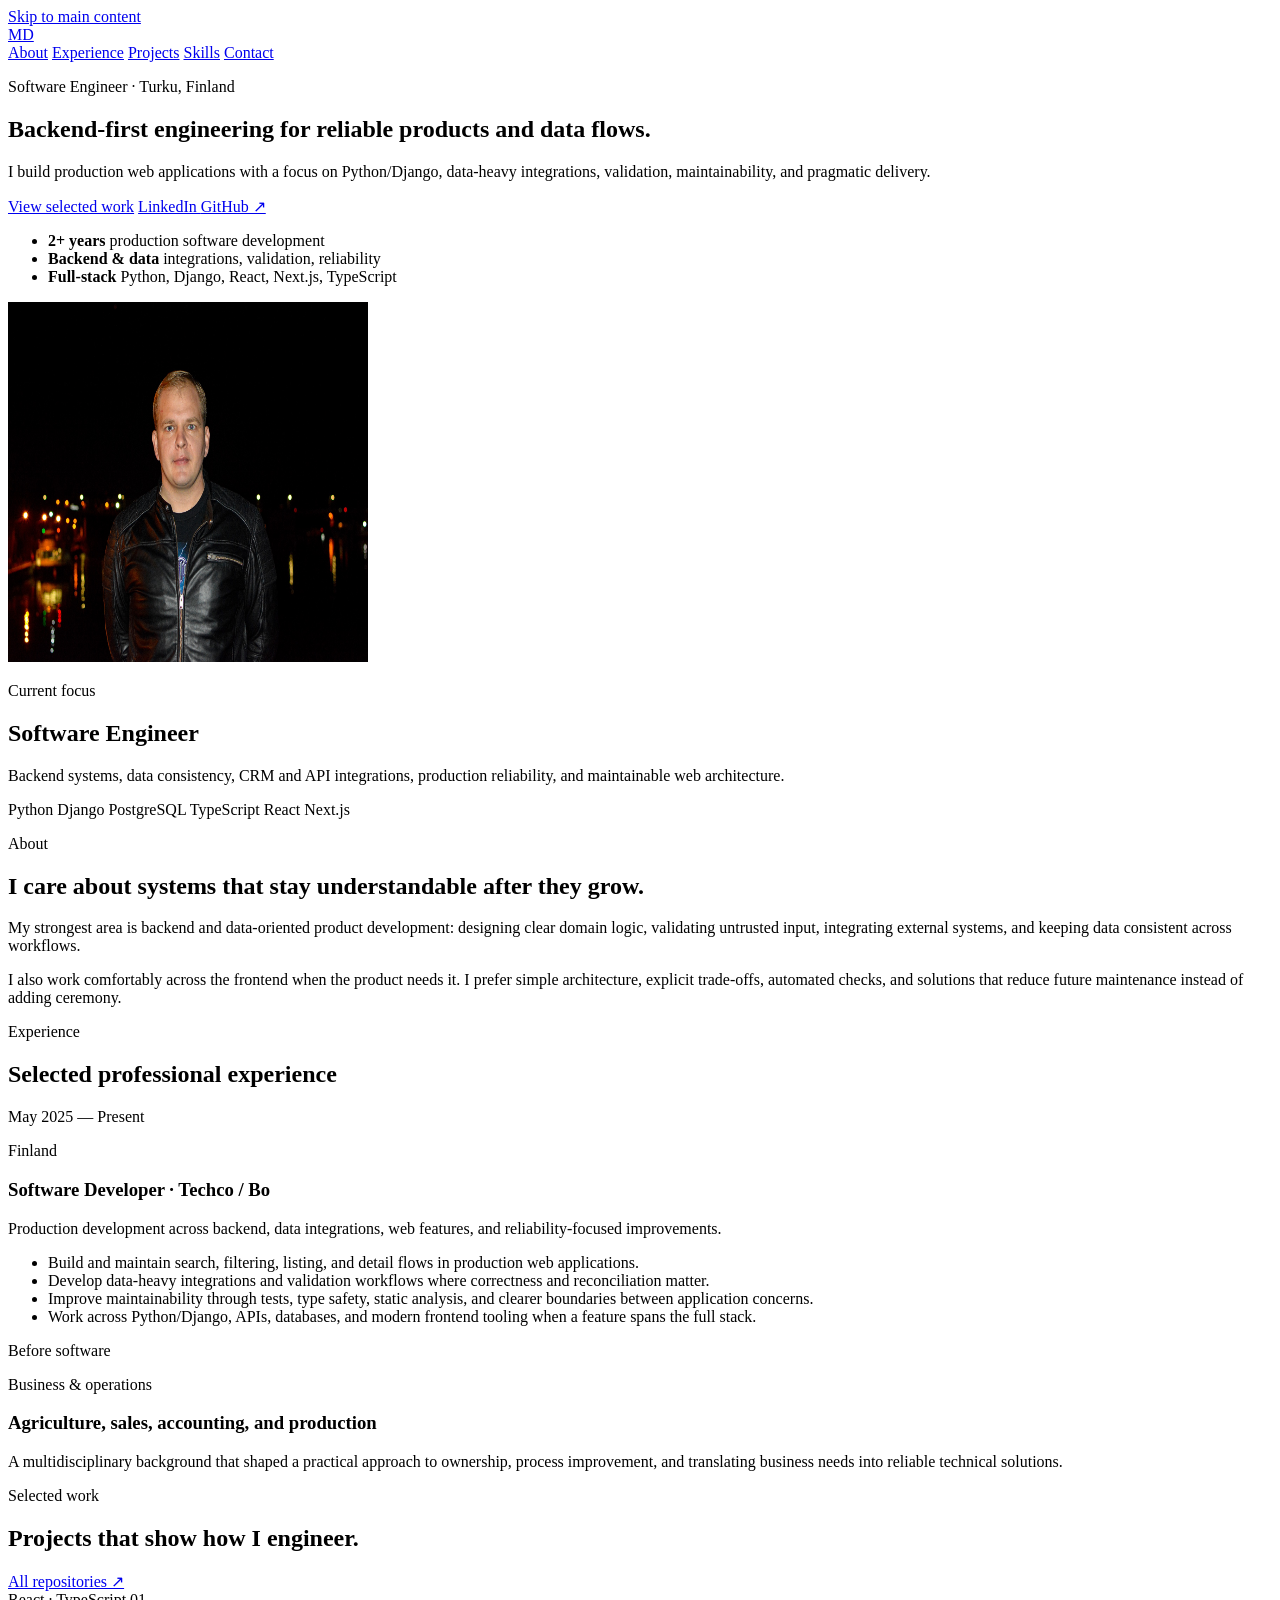
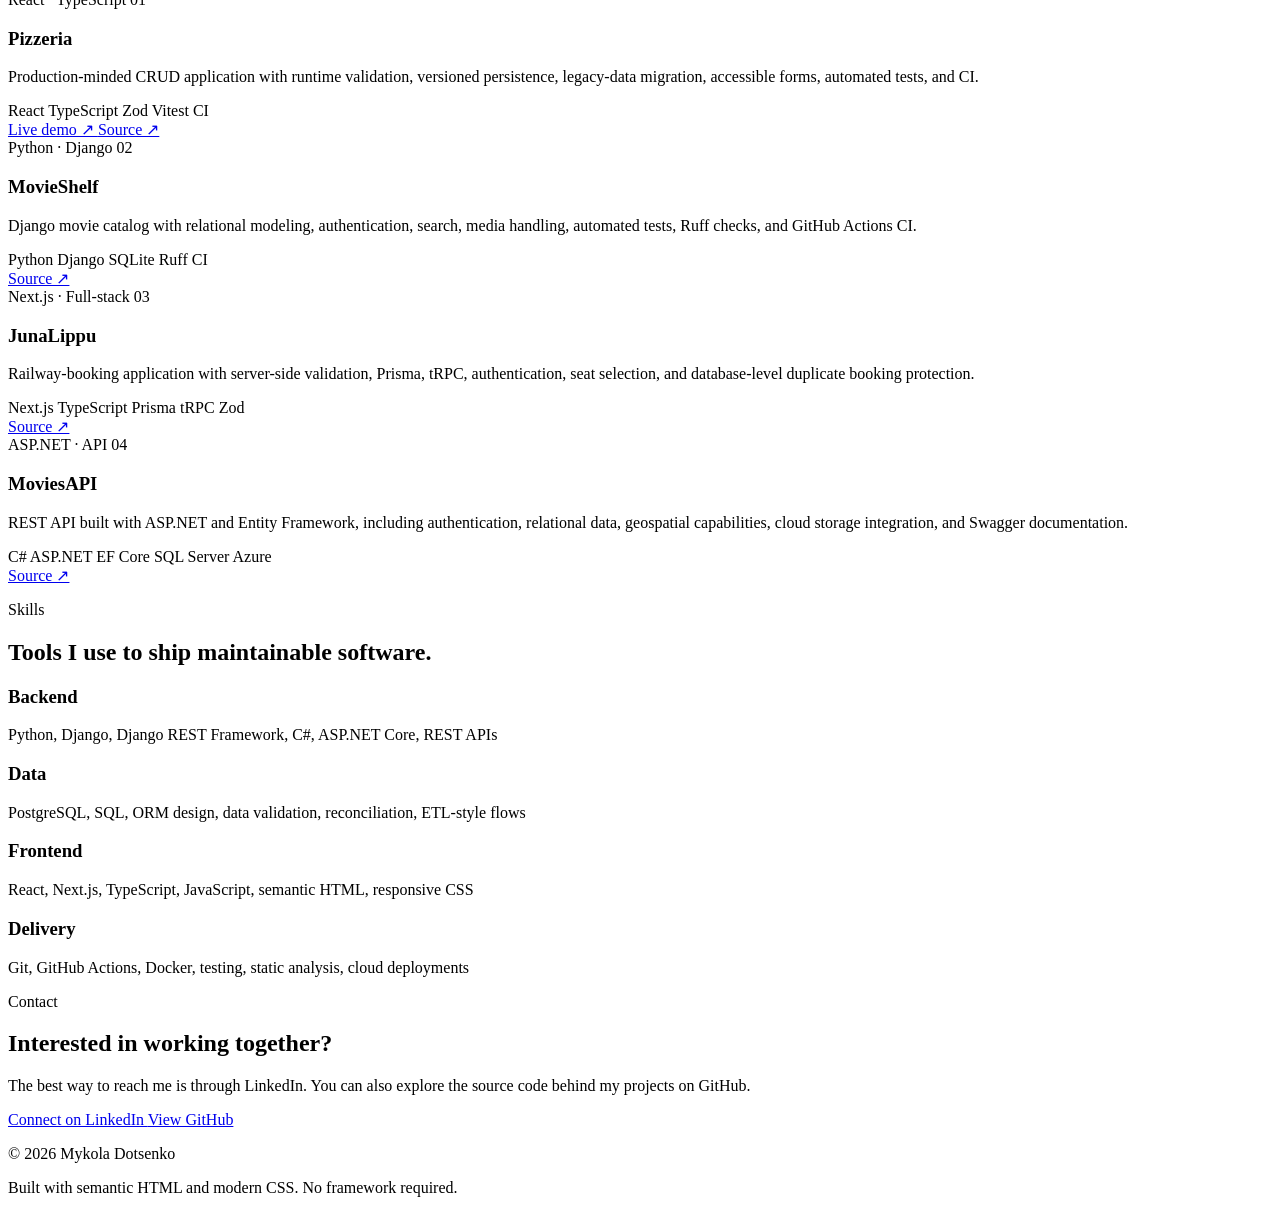
==== index.html @ 231b113e "Modernize CV landing page" ====
<!doctype html>
<html lang="en">
  <head>
    <meta charset="UTF-8" />
    <meta name="viewport" content="width=device-width, initial-scale=1" />
    <meta
      name="description"
      content="Mykola Dotsenko — Software Engineer focused on Python/Django, backend systems, data integrations, and modern web products."
    />
    <meta name="theme-color" content="#0f172a" />
    <title>Mykola Dotsenko — Software Engineer</title>
    <link rel="stylesheet" href="styles.css" />
  </head>
  <body>
    <a class="skip-link" href="#main">Skip to main content</a>

    <header class="site-header">
      <div class="container nav-shell">
        <a class="brand" href="#top" aria-label="Mykola Dotsenko home">MD</a>

        <nav class="primary-nav" aria-label="Primary navigation">
          <a href="#about">About</a>
          <a href="#experience">Experience</a>
          <a href="#projects">Projects</a>
          <a href="#skills">Skills</a>
          <a class="button button-small" href="#contact">Contact</a>
        </nav>
      </div>
    </header>

    <main id="main">
      <section class="hero" id="top">
        <div class="container hero-grid">
          <div class="hero-copy">
            <p class="eyebrow">Software Engineer · Turku, Finland</p>
            <h1>Backend-first engineering for reliable products and data flows.</h1>
            <p class="lede">
              I build production web applications with a focus on Python/Django,
              data-heavy integrations, validation, maintainability, and pragmatic delivery.
            </p>

            <div class="hero-actions" aria-label="Primary actions">
              <a class="button" href="#projects">View selected work</a>
              <a
                class="button button-secondary"
                href="https://www.linkedin.com/in/mykola-dotsenko/"
                target="_blank"
                rel="noreferrer"
              >
                LinkedIn
              </a>
              <a
                class="text-link"
                href="https://github.com/MykolaDotsenko"
                target="_blank"
                rel="noreferrer"
              >
                GitHub ↗
              </a>
            </div>

            <ul class="quick-facts" aria-label="Professional highlights">
              <li>
                <strong>2+ years</strong>
                <span>production software development</span>
              </li>
              <li>
                <strong>Backend & data</strong>
                <span>integrations, validation, reliability</span>
              </li>
              <li>
                <strong>Full-stack</strong>
                <span>Python, Django, React, Next.js, TypeScript</span>
              </li>
            </ul>
          </div>

          <aside class="profile-card" aria-label="Profile summary">
            <img
              class="avatar"
              src="avatar.jpg"
              alt="Portrait of Mykola Dotsenko"
              width="360"
              height="360"
            />

            <div>
              <p class="profile-label">Current focus</p>
              <h2>Software Engineer</h2>
              <p>
                Backend systems, data consistency, CRM and API integrations,
                production reliability, and maintainable web architecture.
              </p>
            </div>

            <div class="tag-list" aria-label="Core technologies">
              <span>Python</span>
              <span>Django</span>
              <span>PostgreSQL</span>
              <span>TypeScript</span>
              <span>React</span>
              <span>Next.js</span>
            </div>
          </aside>
        </div>
      </section>

      <section class="section" id="about">
        <div class="container section-grid">
          <div>
            <p class="section-kicker">About</p>
            <h2>I care about systems that stay understandable after they grow.</h2>
          </div>

          <div class="prose">
            <p>
              My strongest area is backend and data-oriented product development:
              designing clear domain logic, validating untrusted input, integrating
              external systems, and keeping data consistent across workflows.
            </p>
            <p>
              I also work comfortably across the frontend when the product needs it.
              I prefer simple architecture, explicit trade-offs, automated checks,
              and solutions that reduce future maintenance instead of adding ceremony.
            </p>
          </div>
        </div>
      </section>

      <section class="section section-muted" id="experience">
        <div class="container">
          <div class="section-heading">
            <div>
              <p class="section-kicker">Experience</p>
              <h2>Selected professional experience</h2>
            </div>
          </div>

          <article class="timeline-card">
            <div class="timeline-meta">
              <p class="timeline-date">May 2025 — Present</p>
              <p>Finland</p>
            </div>

            <div>
              <h3>Software Developer · Techco / Bo</h3>
              <p class="timeline-summary">
                Production development across backend, data integrations, web features,
                and reliability-focused improvements.
              </p>
              <ul class="bullet-list">
                <li>
                  Build and maintain search, filtering, listing, and detail flows in
                  production web applications.
                </li>
                <li>
                  Develop data-heavy integrations and validation workflows where
                  correctness and reconciliation matter.
                </li>
                <li>
                  Improve maintainability through tests, type safety, static analysis,
                  and clearer boundaries between application concerns.
                </li>
                <li>
                  Work across Python/Django, APIs, databases, and modern frontend tooling
                  when a feature spans the full stack.
                </li>
              </ul>
            </div>
          </article>

          <article class="timeline-card timeline-card-secondary">
            <div class="timeline-meta">
              <p class="timeline-date">Before software</p>
              <p>Business & operations</p>
            </div>

            <div>
              <h3>Agriculture, sales, accounting, and production</h3>
              <p class="timeline-summary">
                A multidisciplinary background that shaped a practical approach to
                ownership, process improvement, and translating business needs into
                reliable technical solutions.
              </p>
            </div>
          </article>
        </div>
      </section>

      <section class="section" id="projects">
        <div class="container">
          <div class="section-heading">
            <div>
              <p class="section-kicker">Selected work</p>
              <h2>Projects that show how I engineer.</h2>
            </div>
            <a
              class="text-link"
              href="https://github.com/MykolaDotsenko"
              target="_blank"
              rel="noreferrer"
            >
              All repositories ↗
            </a>
          </div>

          <div class="project-grid">
            <article class="project-card">
              <div class="project-card-topline">
                <span class="project-type">React · TypeScript</span>
                <span aria-hidden="true">01</span>
              </div>
              <h3>Pizzeria</h3>
              <p>
                Production-minded CRUD application with runtime validation, versioned
                persistence, legacy-data migration, accessible forms, automated tests,
                and CI.
              </p>
              <div class="tag-list">
                <span>React</span>
                <span>TypeScript</span>
                <span>Zod</span>
                <span>Vitest</span>
                <span>CI</span>
              </div>
              <div class="project-links">
                <a
                  href="https://pizza-react-typescript.vercel.app"
                  target="_blank"
                  rel="noreferrer"
                >
                  Live demo ↗
                </a>
                <a
                  href="https://github.com/MykolaDotsenko/Pizzeria-React-Typescript-Project"
                  target="_blank"
                  rel="noreferrer"
                >
                  Source ↗
                </a>
              </div>
            </article>

            <article class="project-card">
              <div class="project-card-topline">
                <span class="project-type">Python · Django</span>
                <span aria-hidden="true">02</span>
              </div>
              <h3>MovieShelf</h3>
              <p>
                Django movie catalog with relational modeling, authentication, search,
                media handling, automated tests, Ruff checks, and GitHub Actions CI.
              </p>
              <div class="tag-list">
                <span>Python</span>
                <span>Django</span>
                <span>SQLite</span>
                <span>Ruff</span>
                <span>CI</span>
              </div>
              <div class="project-links">
                <a
                  href="https://github.com/MykolaDotsenko/DjangoMovieProject"
                  target="_blank"
                  rel="noreferrer"
                >
                  Source ↗
                </a>
              </div>
            </article>

            <article class="project-card">
              <div class="project-card-topline">
                <span class="project-type">Next.js · Full-stack</span>
                <span aria-hidden="true">03</span>
              </div>
              <h3>JunaLippu</h3>
              <p>
                Railway-booking application with server-side validation, Prisma,
                tRPC, authentication, seat selection, and database-level duplicate
                booking protection.
              </p>
              <div class="tag-list">
                <span>Next.js</span>
                <span>TypeScript</span>
                <span>Prisma</span>
                <span>tRPC</span>
                <span>Zod</span>
              </div>
              <div class="project-links">
                <a
                  href="https://github.com/MykolaDotsenko/JunaLippu"
                  target="_blank"
                  rel="noreferrer"
                >
                  Source ↗
                </a>
              </div>
            </article>

            <article class="project-card">
              <div class="project-card-topline">
                <span class="project-type">ASP.NET · API</span>
                <span aria-hidden="true">04</span>
              </div>
              <h3>MoviesAPI</h3>
              <p>
                REST API built with ASP.NET and Entity Framework, including
                authentication, relational data, geospatial capabilities, cloud
                storage integration, and Swagger documentation.
              </p>
              <div class="tag-list">
                <span>C#</span>
                <span>ASP.NET</span>
                <span>EF Core</span>
                <span>SQL Server</span>
                <span>Azure</span>
              </div>
              <div class="project-links">
                <a
                  href="https://github.com/MykolaDotsenko/MoviesAPI"
                  target="_blank"
                  rel="noreferrer"
                >
                  Source ↗
                </a>
              </div>
            </article>
          </div>
        </div>
      </section>

      <section class="section section-muted" id="skills">
        <div class="container">
          <div class="section-heading">
            <div>
              <p class="section-kicker">Skills</p>
              <h2>Tools I use to ship maintainable software.</h2>
            </div>
          </div>

          <div class="skill-grid">
            <article class="skill-card">
              <h3>Backend</h3>
              <p>Python, Django, Django REST Framework, C#, ASP.NET Core, REST APIs</p>
            </article>
            <article class="skill-card">
              <h3>Data</h3>
              <p>PostgreSQL, SQL, ORM design, data validation, reconciliation, ETL-style flows</p>
            </article>
            <article class="skill-card">
              <h3>Frontend</h3>
              <p>React, Next.js, TypeScript, JavaScript, semantic HTML, responsive CSS</p>
            </article>
            <article class="skill-card">
              <h3>Delivery</h3>
              <p>Git, GitHub Actions, Docker, testing, static analysis, cloud deployments</p>
            </article>
          </div>
        </div>
      </section>

      <section class="section contact-section" id="contact">
        <div class="container contact-card">
          <div>
            <p class="section-kicker">Contact</p>
            <h2>Interested in working together?</h2>
            <p>
              The best way to reach me is through LinkedIn. You can also explore the
              source code behind my projects on GitHub.
            </p>
          </div>

          <div class="contact-actions">
            <a
              class="button"
              href="https://www.linkedin.com/in/mykola-dotsenko/"
              target="_blank"
              rel="noreferrer"
            >
              Connect on LinkedIn
            </a>
            <a
              class="button button-secondary"
              href="https://github.com/MykolaDotsenko"
              target="_blank"
              rel="noreferrer"
            >
              View GitHub
            </a>
          </div>
        </div>
      </section>
    </main>

    <footer class="site-footer">
      <div class="container footer-shell">
        <p>© 2026 Mykola Dotsenko</p>
        <p>Built with semantic HTML and modern CSS. No framework required.</p>
      </div>
    </footer>
  </body>
</html>
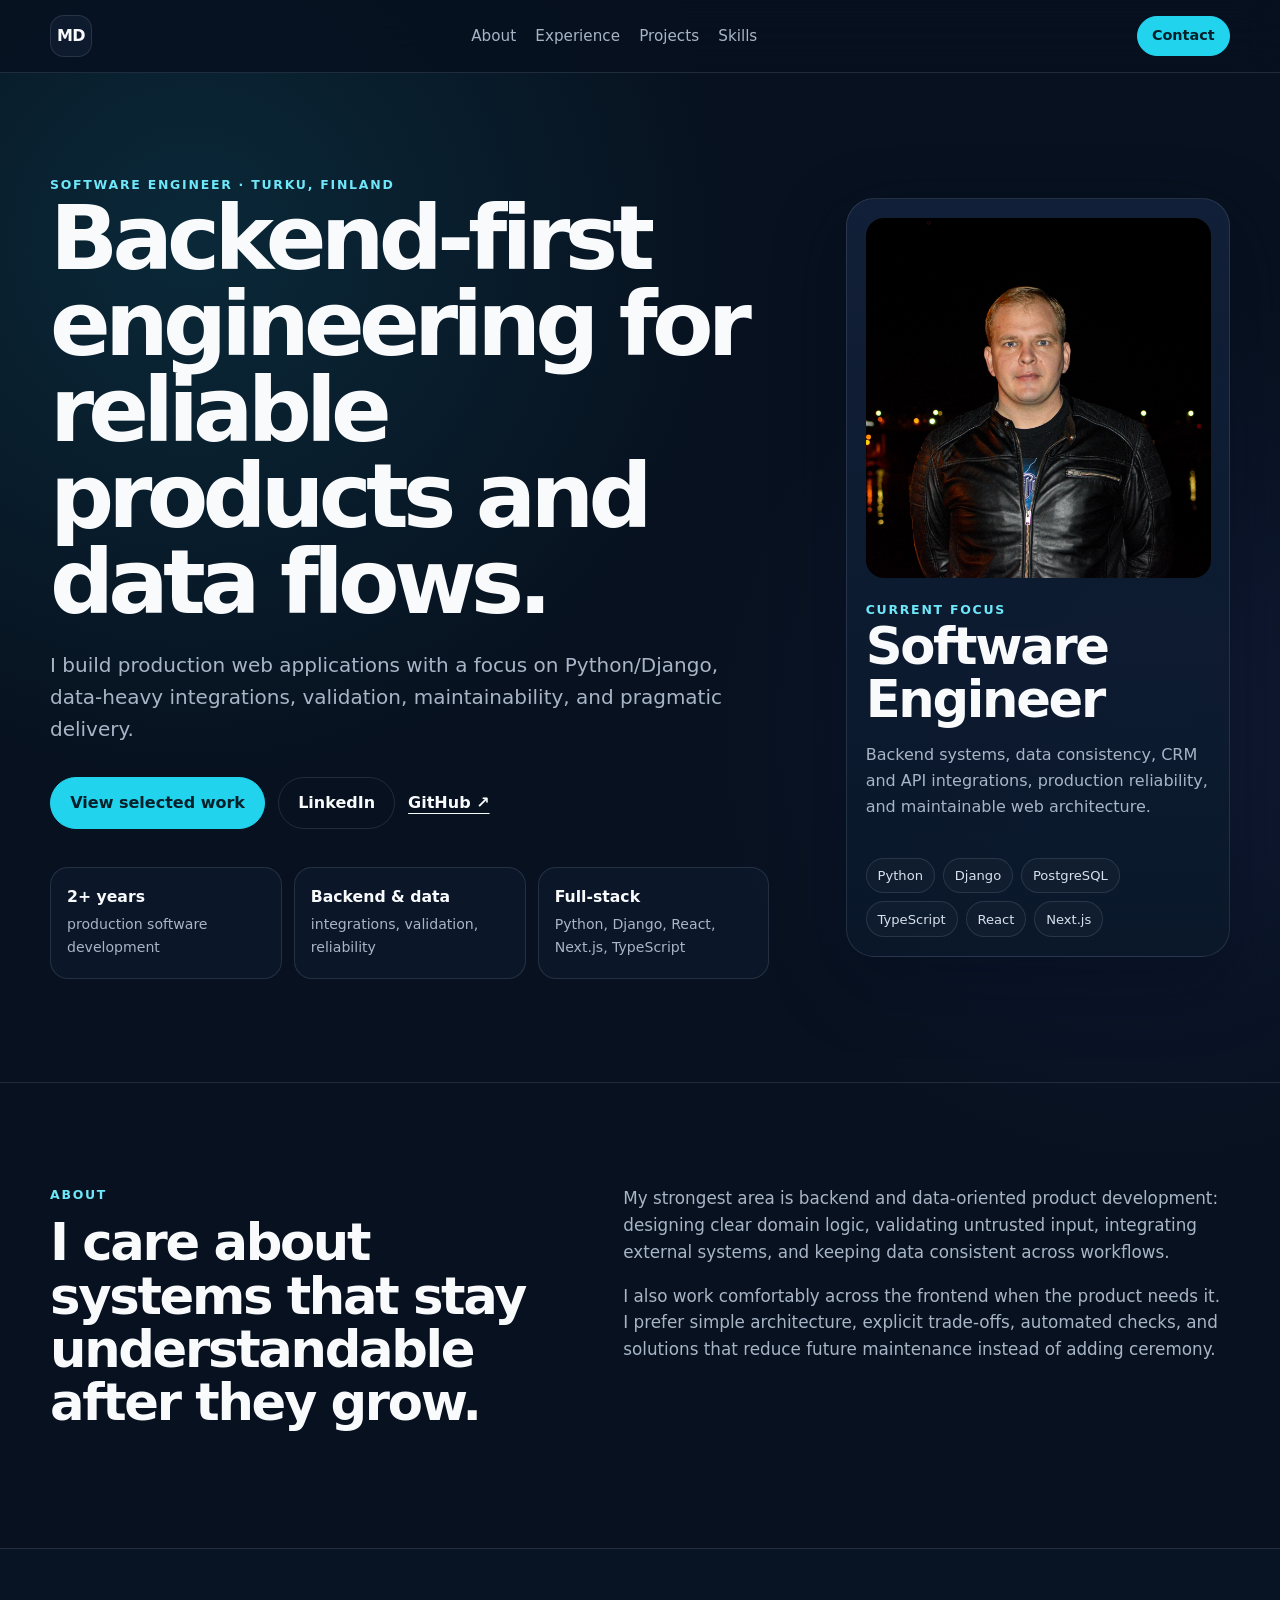
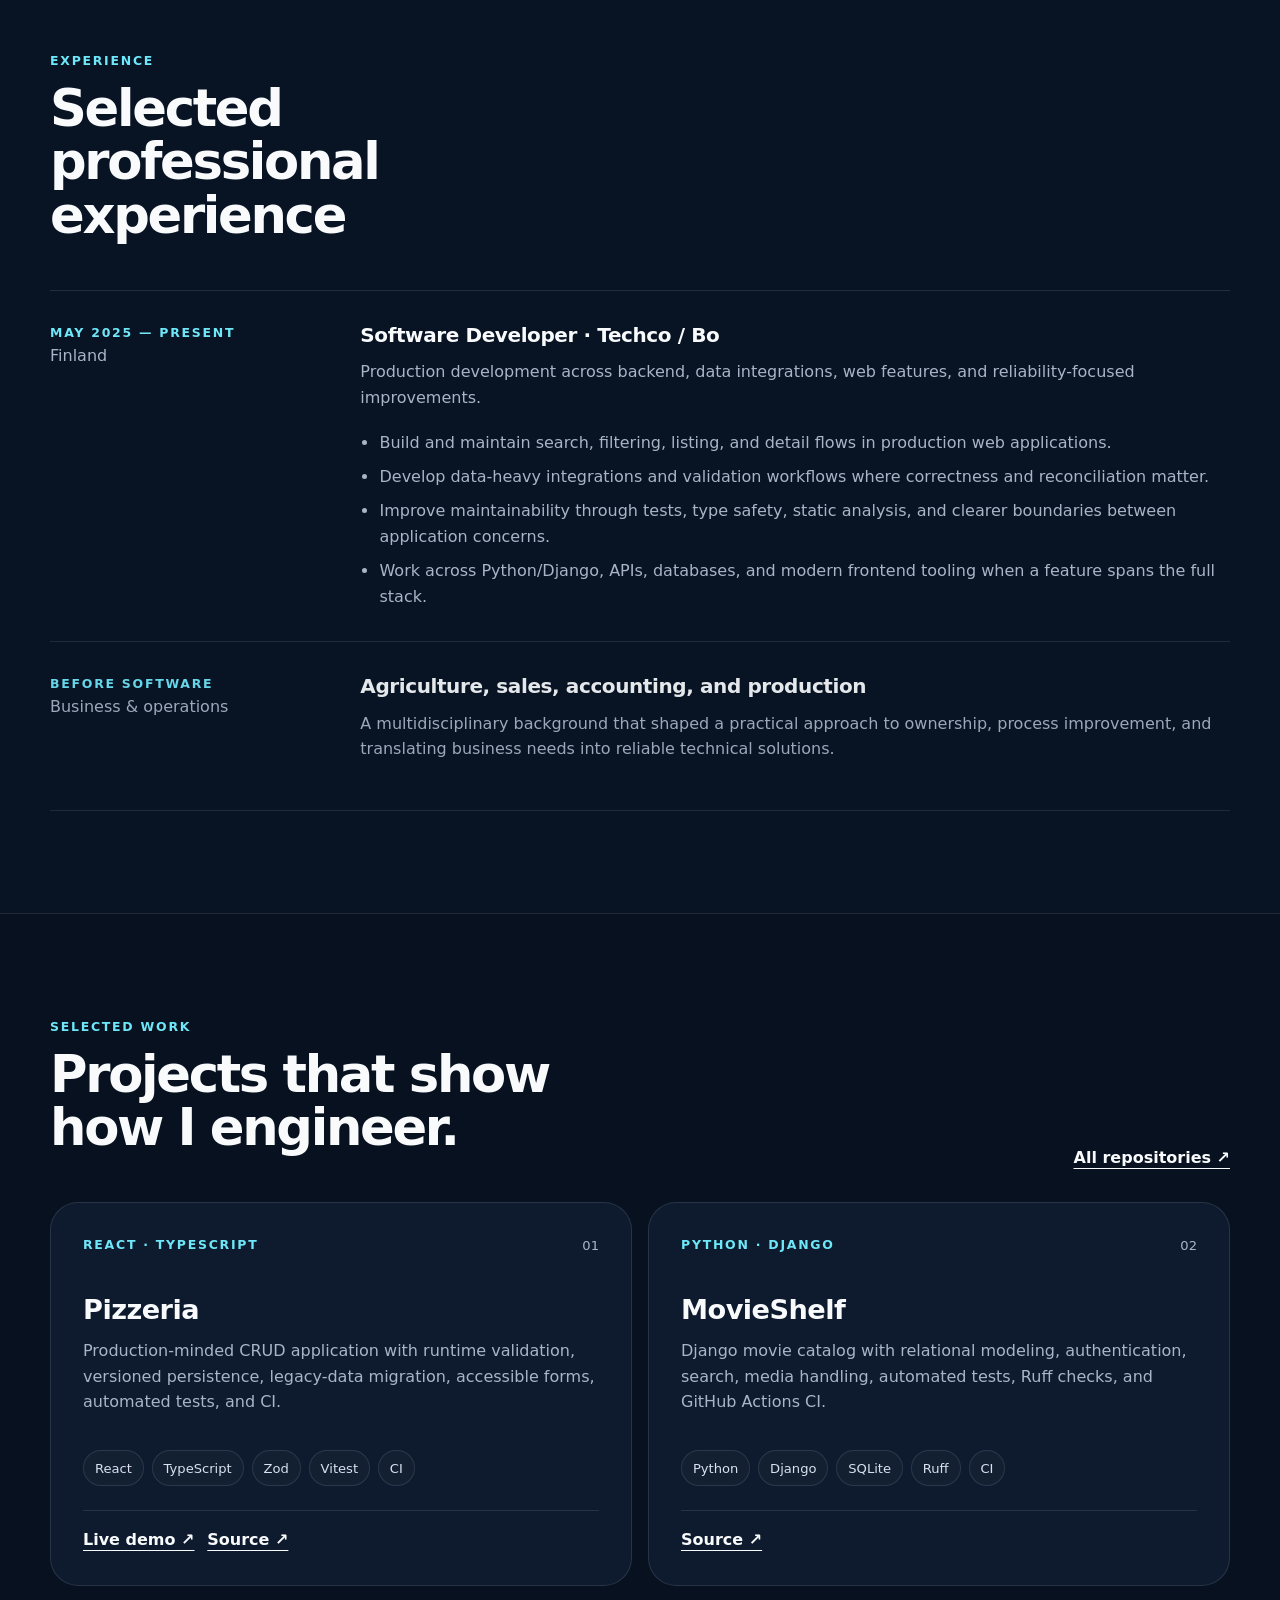
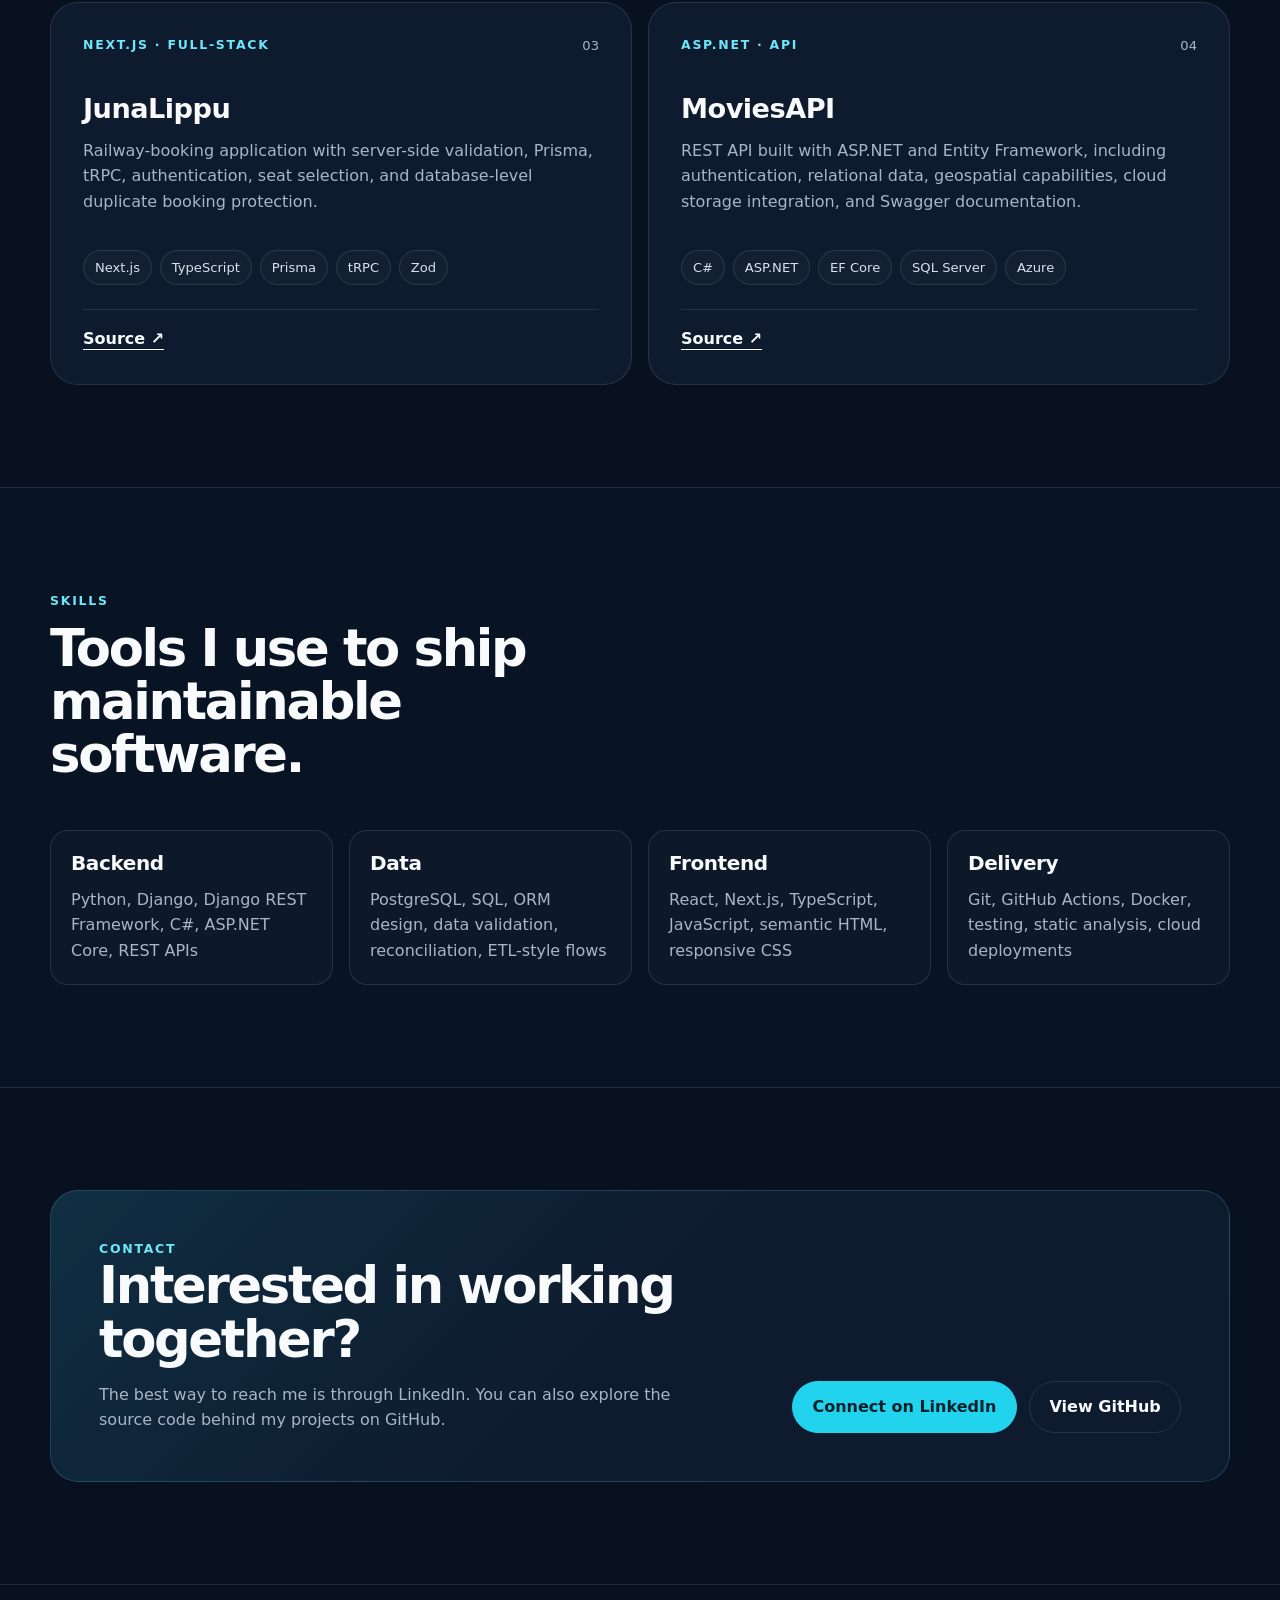
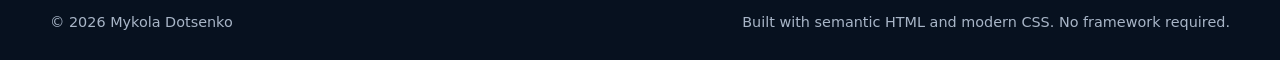
==== commit f407ff5d: "Polish responsive navigation and metadata" ====
--- a/index.html
+++ b/index.html
@@ -3,14 +3,42 @@
   <head>
     <meta charset="UTF-8" />
     <meta name="viewport" content="width=device-width, initial-scale=1" />
+
+    <title>Mykola Dotsenko — Software Engineer</title>
     <meta
       name="description"
-      content="Mykola Dotsenko — Software Engineer focused on Python/Django, backend systems, data integrations, and modern web products."
+      content="Mykola Dotsenko — Software Engineer focused on Python/Django, backend systems, data integrations, and reliable web products."
     />
-    <meta name="theme-color" content="#0f172a" />
-    <title>Mykola Dotsenko — Software Engineer</title>
+    <meta name="robots" content="index, follow" />
+    <meta name="theme-color" content="#07111f" />
+    <link rel="canonical" href="https://mykoladotsenko.github.io/CV-test/" />
+
+    <meta property="og:type" content="website" />
+    <meta property="og:title" content="Mykola Dotsenko — Software Engineer" />
+    <meta
+      property="og:description"
+      content="Backend-first software engineering for reliable products and data flows."
+    />
+    <meta property="og:url" content="https://mykoladotsenko.github.io/CV-test/" />
+    <meta
+      property="og:image"
+      content="https://mykoladotsenko.github.io/CV-test/avatar.jpg"
+    />
+
+    <meta name="twitter:card" content="summary" />
+    <meta name="twitter:title" content="Mykola Dotsenko — Software Engineer" />
+    <meta
+      name="twitter:description"
+      content="Backend-first software engineering for reliable products and data flows."
+    />
+    <meta
+      name="twitter:image"
+      content="https://mykoladotsenko.github.io/CV-test/avatar.jpg"
+    />
+
     <link rel="stylesheet" href="styles.css" />
   </head>
+
   <body>
     <a class="skip-link" href="#main">Skip to main content</a>
 
@@ -23,8 +51,9 @@
           <a href="#experience">Experience</a>
           <a href="#projects">Projects</a>
           <a href="#skills">Skills</a>
-          <a class="button button-small" href="#contact">Contact</a>
         </nav>
+
+        <a class="button button-small header-contact" href="#contact">Contact</a>
       </div>
     </header>
 
@@ -33,7 +62,12 @@
         <div class="container hero-grid">
           <div class="hero-copy">
             <p class="eyebrow">Software Engineer · Turku, Finland</p>
-            <h1>Backend-first engineering for reliable products and data flows.</h1>
+
+            <h1>
+              Backend-first engineering for reliable products
+              <span class="accent-text">and data flows.</span>
+            </h1>
+
             <p class="lede">
               I build production web applications with a focus on Python/Django,
               data-heavy integrations, validation, maintainability, and pragmatic delivery.
--- a/styles.css
+++ b/styles.css
@@ -0,0 +1,553 @@
+:root {
+  color-scheme: dark;
+  --bg: #07111f;
+  --bg-elevated: #0b1729;
+  --surface: rgba(17, 31, 52, 0.78);
+  --surface-strong: #122039;
+  --text: #f8fafc;
+  --text-muted: #a8b5c7;
+  --border: rgba(148, 163, 184, 0.18);
+  --accent: #6ee7f9;
+  --accent-strong: #22d3ee;
+  --accent-soft: rgba(34, 211, 238, 0.12);
+  --max-width: 1180px;
+  --radius-lg: 28px;
+  --radius-md: 18px;
+  --shadow: 0 24px 70px rgba(2, 8, 23, 0.34);
+}
+
+* {
+  box-sizing: border-box;
+}
+
+html {
+  scroll-behavior: smooth;
+}
+
+body {
+  margin: 0;
+  min-width: 320px;
+  background:
+    radial-gradient(circle at 15% 5%, rgba(34, 211, 238, 0.12), transparent 34rem),
+    radial-gradient(circle at 90% 15%, rgba(99, 102, 241, 0.1), transparent 28rem),
+    var(--bg);
+  color: var(--text);
+  font-family:
+    Inter, ui-sans-serif, system-ui, -apple-system, BlinkMacSystemFont, "Segoe UI",
+    sans-serif;
+  line-height: 1.6;
+  -webkit-font-smoothing: antialiased;
+}
+
+img {
+  display: block;
+  max-width: 100%;
+}
+
+a {
+  color: inherit;
+}
+
+button,
+a {
+  -webkit-tap-highlight-color: transparent;
+}
+
+:focus-visible {
+  outline: 3px solid var(--accent);
+  outline-offset: 4px;
+}
+
+.container {
+  width: min(calc(100% - 2rem), var(--max-width));
+  margin-inline: auto;
+}
+
+.skip-link {
+  position: fixed;
+  top: 1rem;
+  left: 1rem;
+  z-index: 1000;
+  transform: translateY(-200%);
+  border-radius: 999px;
+  background: var(--text);
+  color: var(--bg);
+  padding: 0.7rem 1rem;
+  font-weight: 700;
+  text-decoration: none;
+}
+
+.skip-link:focus {
+  transform: translateY(0);
+}
+
+.site-header {
+  position: sticky;
+  top: 0;
+  z-index: 100;
+  border-bottom: 1px solid var(--border);
+  background: rgba(7, 17, 31, 0.82);
+  backdrop-filter: blur(18px);
+}
+
+.nav-shell,
+.footer-shell {
+  display: flex;
+  align-items: center;
+  justify-content: space-between;
+  gap: 1.25rem;
+}
+
+.nav-shell {
+  min-height: 72px;
+}
+
+.brand {
+  display: inline-grid;
+  width: 42px;
+  height: 42px;
+  place-items: center;
+  border: 1px solid var(--border);
+  border-radius: 14px;
+  background: var(--surface);
+  font-weight: 800;
+  letter-spacing: -0.04em;
+  text-decoration: none;
+}
+
+.primary-nav {
+  display: flex;
+  align-items: center;
+  gap: 1.2rem;
+}
+
+.primary-nav > a:not(.button) {
+  color: var(--text-muted);
+  font-size: 0.95rem;
+  text-decoration: none;
+}
+
+.primary-nav > a:not(.button):hover {
+  color: var(--text);
+}
+
+.hero {
+  padding: clamp(4rem, 8vw, 7.5rem) 0 clamp(4rem, 8vw, 7rem);
+}
+
+.hero-grid {
+  display: grid;
+  grid-template-columns: minmax(0, 1.5fr) minmax(280px, 0.8fr);
+  gap: clamp(2rem, 6vw, 5rem);
+  align-items: center;
+}
+
+.eyebrow,
+.section-kicker,
+.profile-label,
+.project-type,
+.timeline-date {
+  margin: 0;
+  color: var(--accent);
+  font-size: 0.78rem;
+  font-weight: 800;
+  letter-spacing: 0.14em;
+  text-transform: uppercase;
+}
+
+h1,
+h2,
+h3,
+p {
+  margin-top: 0;
+}
+
+h1 {
+  max-width: 14ch;
+  margin-bottom: 1.5rem;
+  font-size: clamp(3rem, 7vw, 6.2rem);
+  line-height: 0.96;
+  letter-spacing: -0.065em;
+}
+
+h2 {
+  margin-bottom: 1rem;
+  font-size: clamp(2rem, 4vw, 3.45rem);
+  line-height: 1.04;
+  letter-spacing: -0.045em;
+}
+
+h3 {
+  margin-bottom: 0.7rem;
+  font-size: 1.25rem;
+  line-height: 1.25;
+  letter-spacing: -0.02em;
+}
+
+.lede {
+  max-width: 62ch;
+  margin-bottom: 2rem;
+  color: var(--text-muted);
+  font-size: clamp(1.05rem, 1.6vw, 1.25rem);
+}
+
+.hero-actions,
+.contact-actions,
+.project-links {
+  display: flex;
+  flex-wrap: wrap;
+  align-items: center;
+  gap: 0.8rem;
+}
+
+.button {
+  display: inline-flex;
+  min-height: 48px;
+  align-items: center;
+  justify-content: center;
+  border: 1px solid var(--accent-strong);
+  border-radius: 999px;
+  background: var(--accent-strong);
+  color: #04202a;
+  padding: 0.75rem 1.2rem;
+  font-weight: 800;
+  text-decoration: none;
+  transition:
+    transform 160ms ease,
+    background-color 160ms ease,
+    border-color 160ms ease;
+}
+
+.button:hover {
+  transform: translateY(-2px);
+  background: var(--accent);
+  border-color: var(--accent);
+}
+
+.button-secondary {
+  border-color: var(--border);
+  background: transparent;
+  color: var(--text);
+}
+
+.button-secondary:hover {
+  background: var(--surface);
+  border-color: rgba(148, 163, 184, 0.4);
+}
+
+.button-small {
+  min-height: 38px;
+  padding: 0.48rem 0.9rem;
+  font-size: 0.9rem;
+}
+
+.text-link,
+.project-links a {
+  color: var(--text);
+  font-weight: 700;
+  text-decoration-thickness: 1px;
+  text-underline-offset: 0.3em;
+}
+
+.quick-facts {
+  display: grid;
+  grid-template-columns: repeat(3, minmax(0, 1fr));
+  gap: 0.75rem;
+  margin: 2.4rem 0 0;
+  padding: 0;
+  list-style: none;
+}
+
+.quick-facts li {
+  min-height: 112px;
+  border: 1px solid var(--border);
+  border-radius: var(--radius-md);
+  background: rgba(15, 30, 50, 0.54);
+  padding: 1rem;
+}
+
+.quick-facts strong,
+.quick-facts span {
+  display: block;
+}
+
+.quick-facts strong {
+  margin-bottom: 0.25rem;
+  font-size: 0.98rem;
+}
+
+.quick-facts span {
+  color: var(--text-muted);
+  font-size: 0.88rem;
+}
+
+.profile-card {
+  display: grid;
+  gap: 1.4rem;
+  border: 1px solid var(--border);
+  border-radius: var(--radius-lg);
+  background: linear-gradient(180deg, rgba(18, 32, 57, 0.96), rgba(10, 24, 42, 0.9));
+  padding: 1.15rem;
+  box-shadow: var(--shadow);
+}
+
+.profile-card p:not(.profile-label) {
+  color: var(--text-muted);
+}
+
+.avatar {
+  width: 100%;
+  aspect-ratio: 1;
+  border-radius: calc(var(--radius-lg) - 10px);
+  object-fit: cover;
+  object-position: center top;
+}
+
+.tag-list {
+  display: flex;
+  flex-wrap: wrap;
+  gap: 0.5rem;
+}
+
+.tag-list span {
+  border: 1px solid var(--border);
+  border-radius: 999px;
+  background: rgba(255, 255, 255, 0.025);
+  color: #d8e1ed;
+  padding: 0.4rem 0.68rem;
+  font-size: 0.82rem;
+}
+
+.section {
+  padding: clamp(4.5rem, 8vw, 7rem) 0;
+  border-top: 1px solid var(--border);
+}
+
+.section-muted {
+  background: rgba(9, 22, 38, 0.72);
+}
+
+.section-grid {
+  display: grid;
+  grid-template-columns: minmax(0, 0.9fr) minmax(0, 1.1fr);
+  gap: clamp(2rem, 6vw, 5rem);
+}
+
+.section-heading {
+  display: flex;
+  align-items: end;
+  justify-content: space-between;
+  gap: 1.5rem;
+  margin-bottom: 2rem;
+}
+
+.section-heading h2,
+.section-grid h2 {
+  max-width: 16ch;
+  margin-top: 0.7rem;
+}
+
+.prose {
+  max-width: 68ch;
+  color: var(--text-muted);
+  font-size: 1.05rem;
+}
+
+.timeline-card {
+  display: grid;
+  grid-template-columns: minmax(160px, 0.32fr) minmax(0, 1fr);
+  gap: 2rem;
+  border-top: 1px solid var(--border);
+  padding: 2rem 0;
+}
+
+.timeline-card:last-child {
+  border-bottom: 1px solid var(--border);
+}
+
+.timeline-meta p:last-child,
+.timeline-summary,
+.bullet-list {
+  color: var(--text-muted);
+}
+
+.timeline-card-secondary {
+  opacity: 0.92;
+}
+
+.bullet-list {
+  margin: 1.2rem 0 0;
+  padding-left: 1.2rem;
+}
+
+.bullet-list li + li {
+  margin-top: 0.55rem;
+}
+
+.project-grid {
+  display: grid;
+  grid-template-columns: repeat(2, minmax(0, 1fr));
+  gap: 1rem;
+}
+
+.project-card {
+  display: flex;
+  min-height: 360px;
+  flex-direction: column;
+  border: 1px solid var(--border);
+  border-radius: var(--radius-lg);
+  background: var(--surface);
+  padding: clamp(1.4rem, 3vw, 2rem);
+  transition:
+    transform 180ms ease,
+    border-color 180ms ease,
+    background-color 180ms ease;
+}
+
+.project-card:hover {
+  transform: translateY(-4px);
+  border-color: rgba(110, 231, 249, 0.34);
+  background: rgba(19, 35, 58, 0.96);
+}
+
+.project-card-topline {
+  display: flex;
+  justify-content: space-between;
+  margin-bottom: 2.3rem;
+  color: var(--text-muted);
+  font-size: 0.82rem;
+}
+
+.project-card h3 {
+  font-size: 1.7rem;
+}
+
+.project-card > p {
+  flex: 1;
+  color: var(--text-muted);
+}
+
+.project-card .tag-list {
+  margin: 1.2rem 0 1.5rem;
+}
+
+.project-links {
+  border-top: 1px solid var(--border);
+  padding-top: 1rem;
+}
+
+.skill-grid {
+  display: grid;
+  grid-template-columns: repeat(4, minmax(0, 1fr));
+  gap: 1rem;
+}
+
+.skill-card {
+  border: 1px solid var(--border);
+  border-radius: var(--radius-md);
+  background: rgba(255, 255, 255, 0.025);
+  padding: 1.25rem;
+}
+
+.skill-card p {
+  margin-bottom: 0;
+  color: var(--text-muted);
+}
+
+.contact-section {
+  border-top: 1px solid var(--border);
+}
+
+.contact-card {
+  display: grid;
+  grid-template-columns: minmax(0, 1.2fr) auto;
+  gap: 2rem;
+  align-items: end;
+  border: 1px solid rgba(110, 231, 249, 0.18);
+  border-radius: var(--radius-lg);
+  background:
+    linear-gradient(135deg, rgba(34, 211, 238, 0.1), transparent 50%),
+    var(--surface);
+  padding: clamp(1.6rem, 5vw, 3rem);
+}
+
+.contact-card p:not(.section-kicker) {
+  max-width: 58ch;
+  margin-bottom: 0;
+  color: var(--text-muted);
+}
+
+.site-footer {
+  border-top: 1px solid var(--border);
+  color: var(--text-muted);
+  padding: 1.6rem 0;
+  font-size: 0.9rem;
+}
+
+.footer-shell p {
+  margin: 0;
+}
+
+@media (max-width: 900px) {
+  .hero-grid,
+  .section-grid,
+  .contact-card {
+    grid-template-columns: 1fr;
+  }
+
+  .skill-grid {
+    grid-template-columns: repeat(2, minmax(0, 1fr));
+  }
+
+  .profile-card {
+    max-width: 560px;
+  }
+
+  .contact-actions {
+    justify-content: flex-start;
+  }
+}
+
+@media (max-width: 720px) {
+  .primary-nav > a:not(.button) {
+    display: none;
+  }
+
+  .quick-facts,
+  .project-grid,
+  .skill-grid {
+    grid-template-columns: 1fr;
+  }
+
+  .timeline-card {
+    grid-template-columns: 1fr;
+    gap: 0.8rem;
+  }
+
+  .section-heading,
+  .footer-shell {
+    align-items: flex-start;
+    flex-direction: column;
+  }
+
+  .project-card {
+    min-height: auto;
+  }
+
+  h1 {
+    font-size: clamp(3.2rem, 16vw, 5rem);
+  }
+}
+
+@media (prefers-reduced-motion: reduce) {
+  html {
+    scroll-behavior: auto;
+  }
+
+  *,
+  *::before,
+  *::after {
+    scroll-behavior: auto !important;
+    transition-duration: 0.01ms !important;
+  }
+}
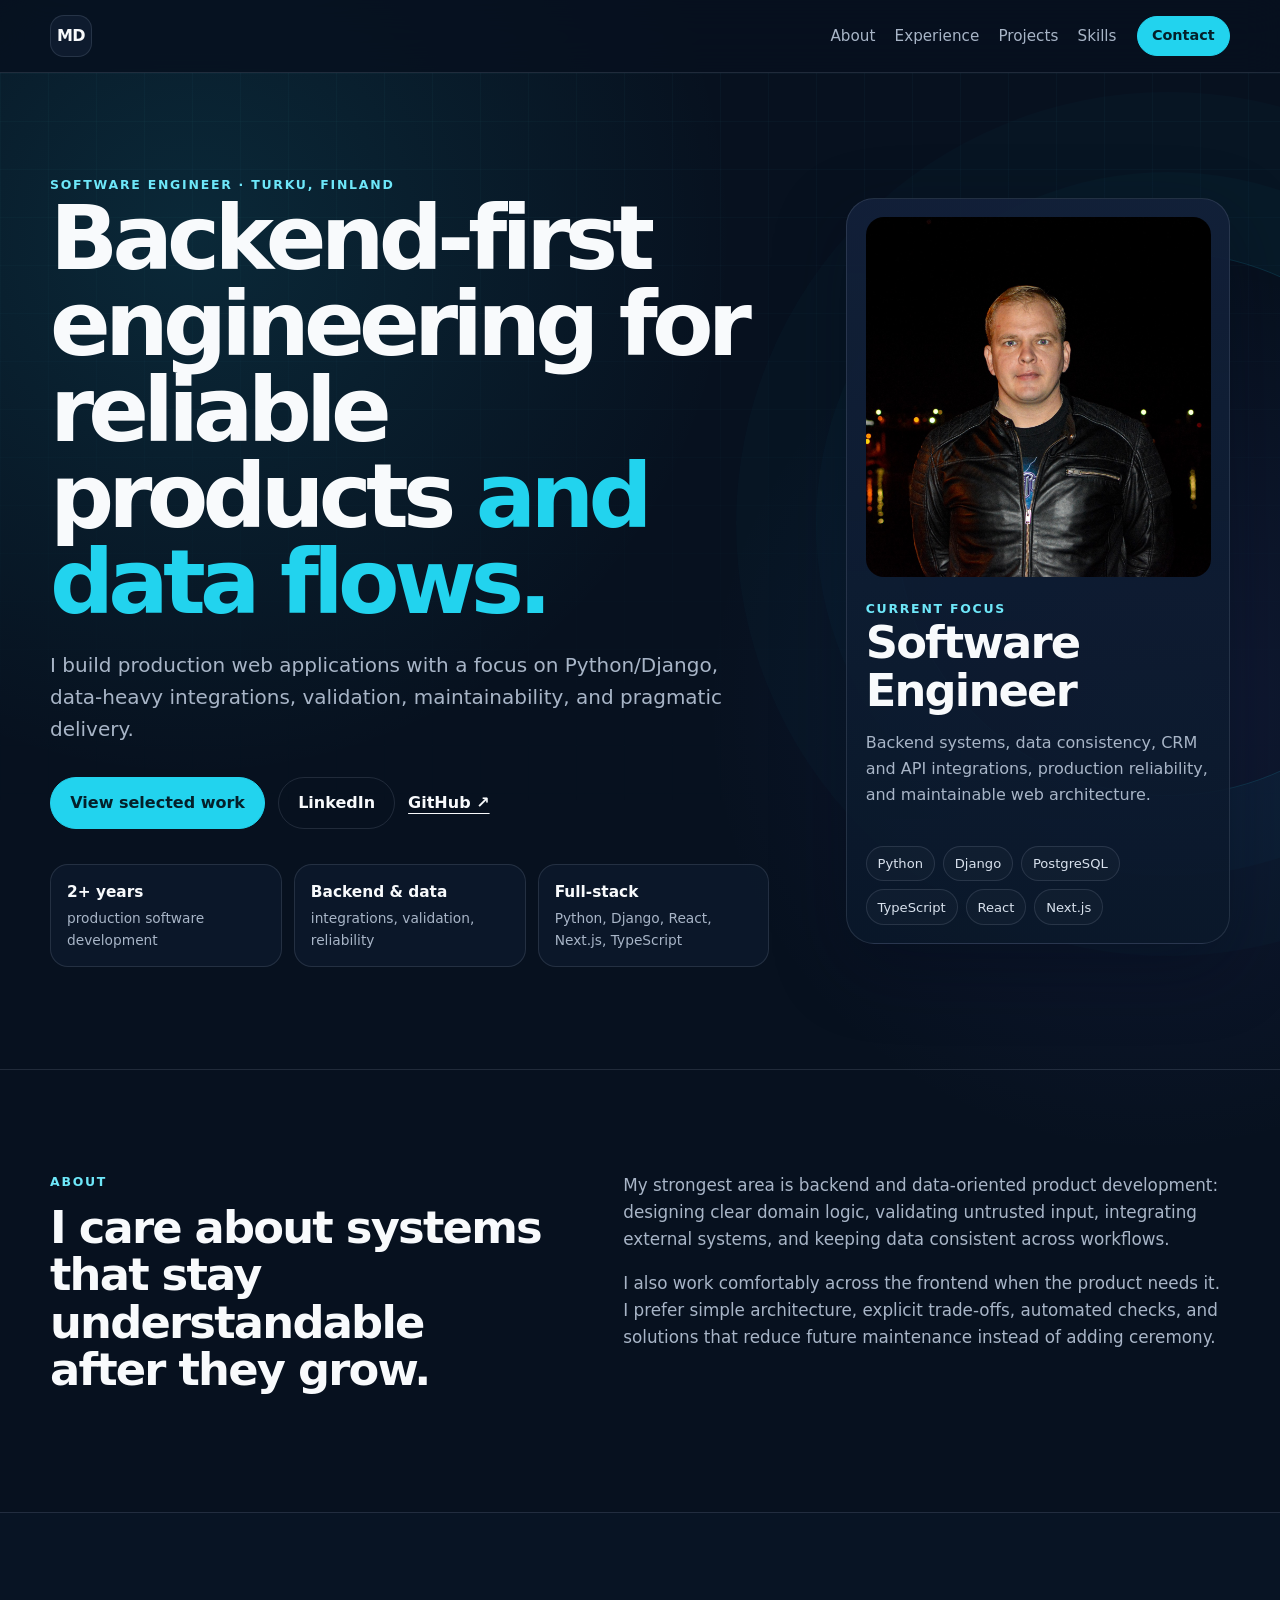
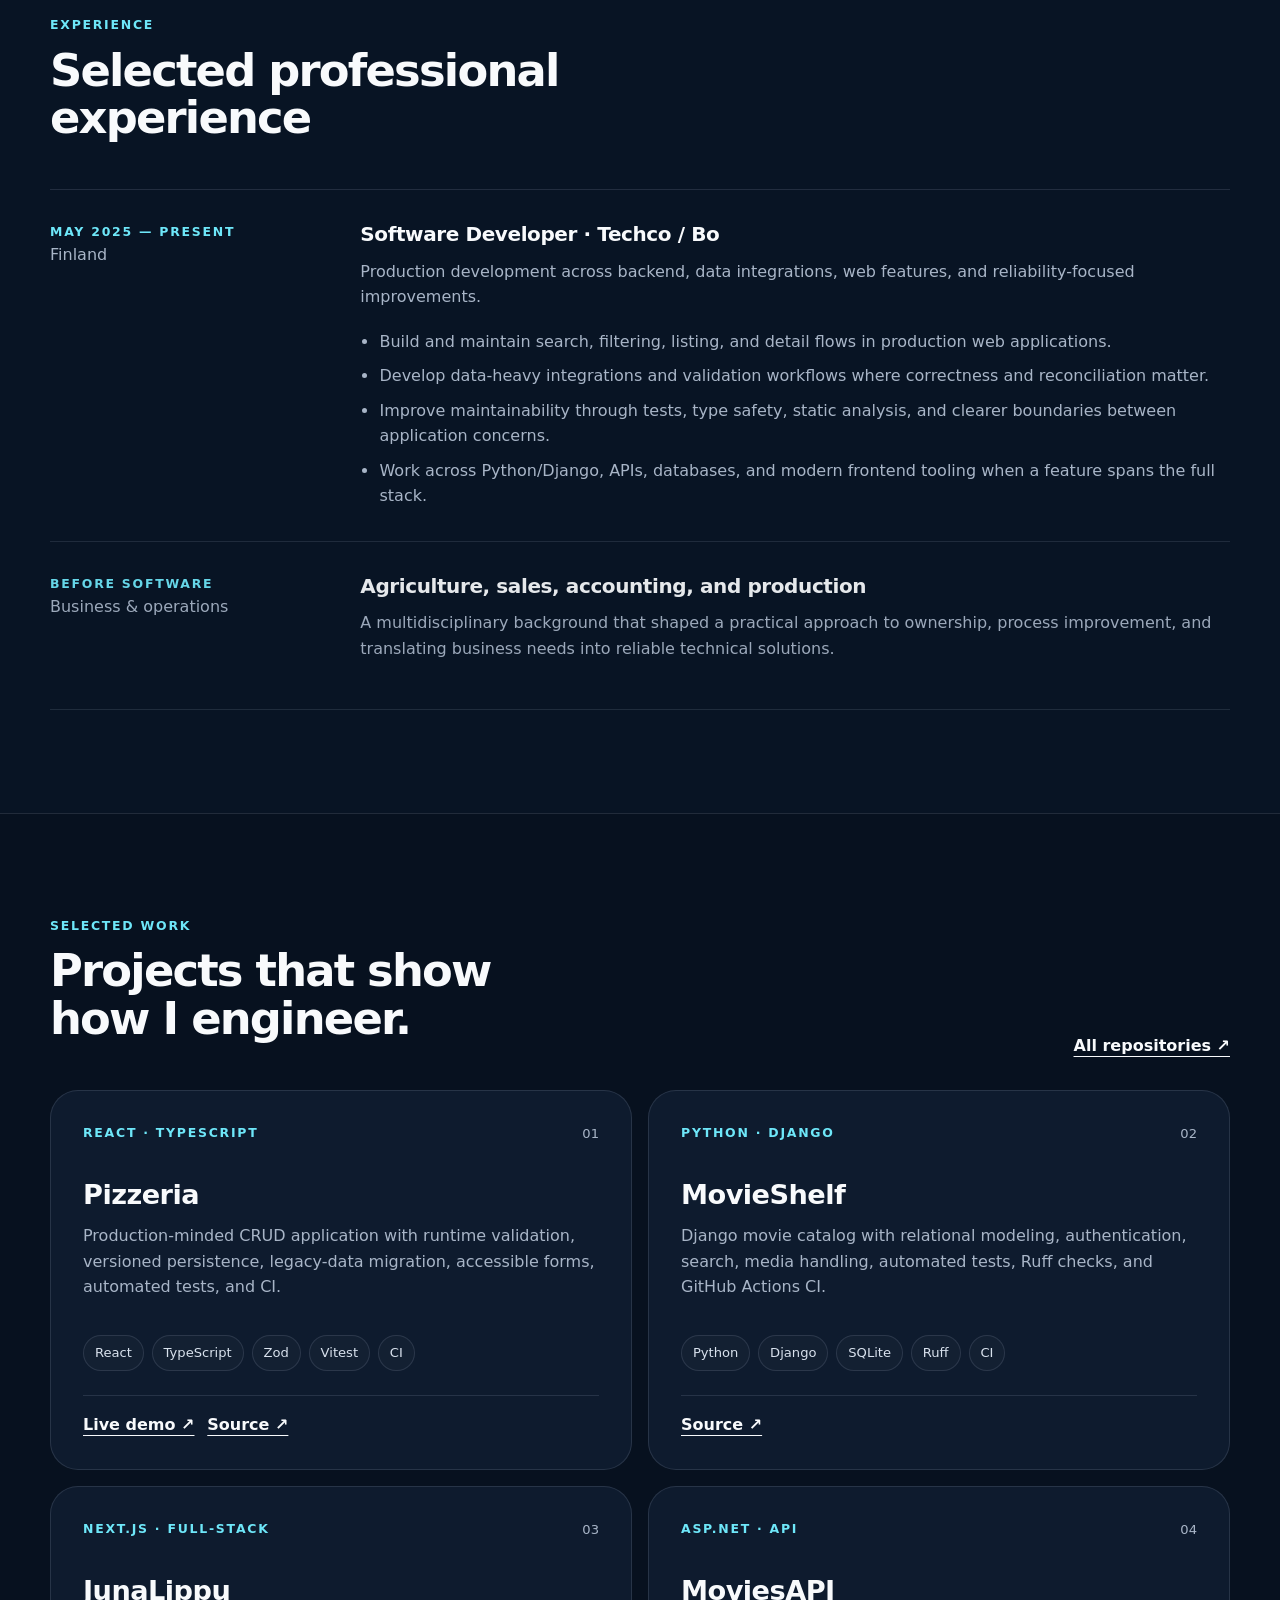
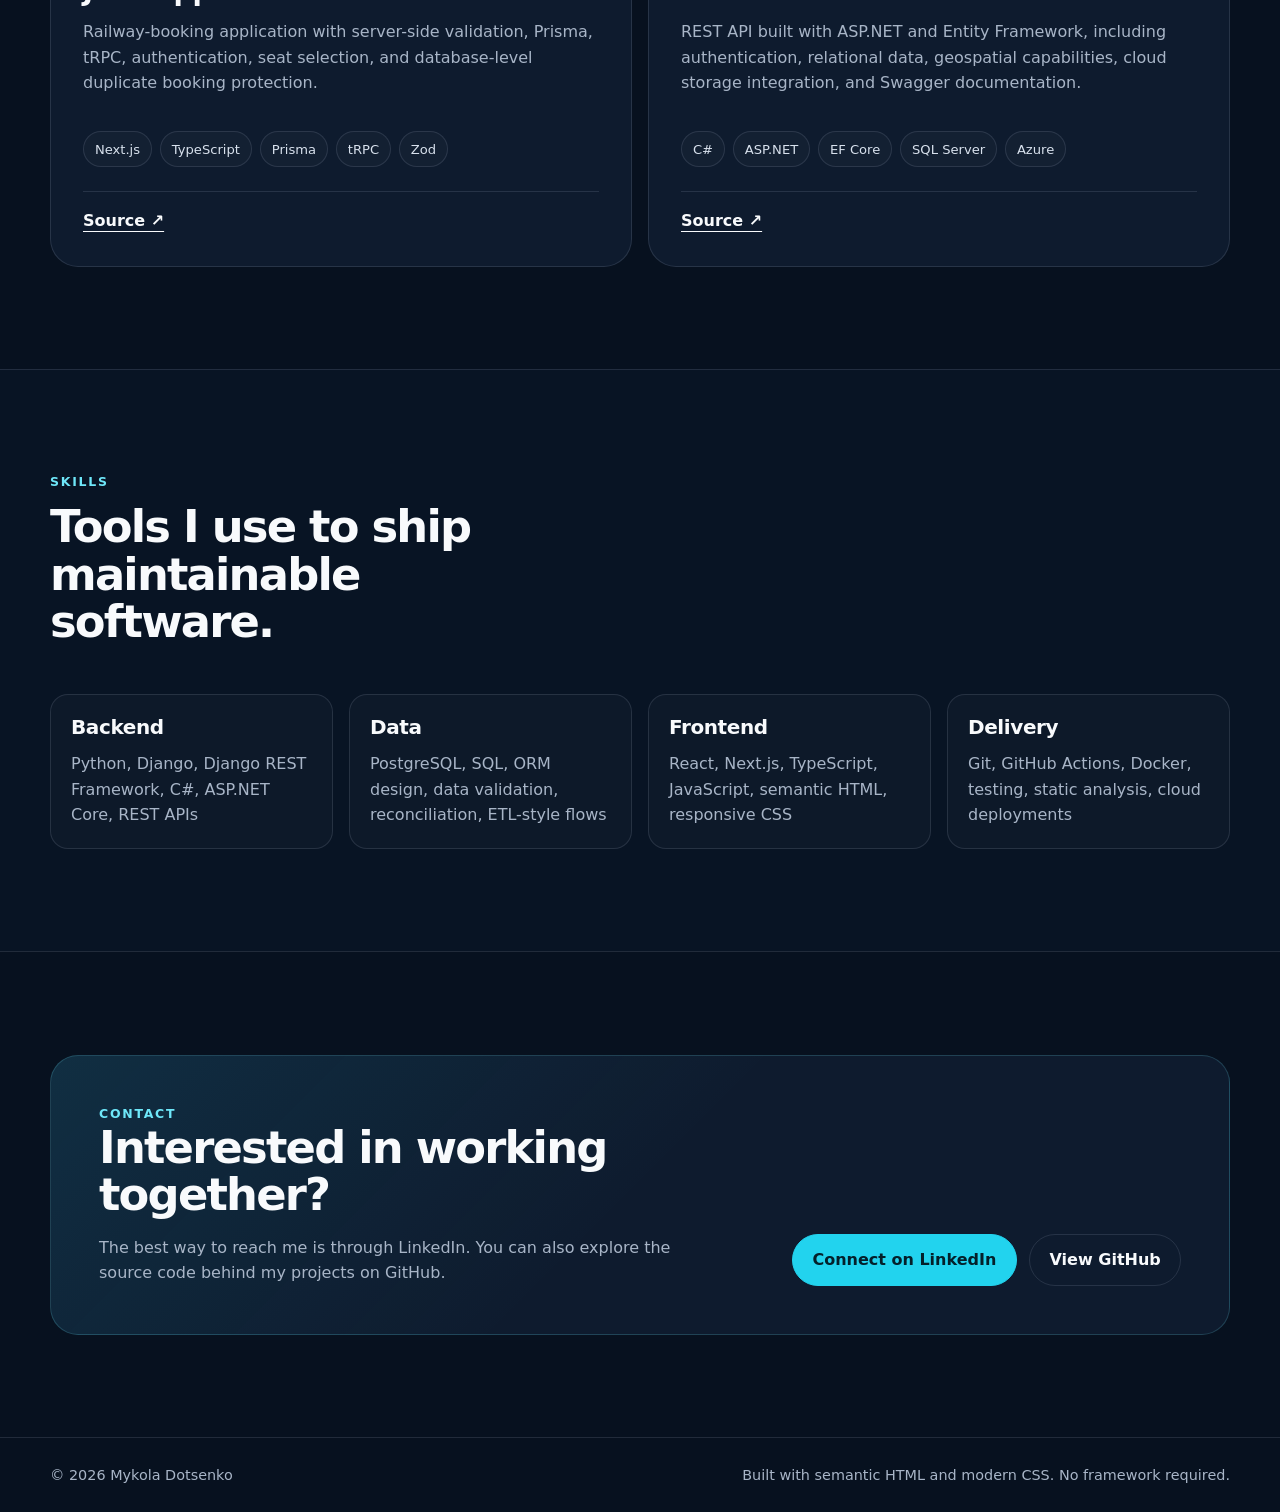
==== commit 4be78b2d: "Tighten accessibility semantics" ====
--- a/index.html
+++ b/index.html
@@ -73,7 +73,7 @@
               data-heavy integrations, validation, maintainability, and pragmatic delivery.
             </p>
 
-            <div class="hero-actions" aria-label="Primary actions">
+            <div class="hero-actions" role="group" aria-label="Primary actions">
               <a class="button" href="#projects">View selected work</a>
               <a
                 class="button button-secondary"
@@ -127,7 +127,7 @@
               </p>
             </div>
 
-            <div class="tag-list" aria-label="Core technologies">
+            <div class="tag-list" role="group" aria-label="Core technologies">
               <span>Python</span>
               <span>Django</span>
               <span>PostgreSQL</span>
--- a/styles.css
+++ b/styles.css
@@ -1,22 +1,35 @@
+/* ==========================================================================
+   Design tokens
+   ========================================================================== */
+
 :root {
   color-scheme: dark;
-  --bg: #07111f;
-  --bg-elevated: #0b1729;
-  --surface: rgba(17, 31, 52, 0.78);
-  --surface-strong: #122039;
-  --text: #f8fafc;
-  --text-muted: #a8b5c7;
-  --border: rgba(148, 163, 184, 0.18);
-  --accent: #6ee7f9;
-  --accent-strong: #22d3ee;
-  --accent-soft: rgba(34, 211, 238, 0.12);
-  --max-width: 1180px;
+
+  --color-bg: #07111f;
+  --color-bg-muted: #091626;
+  --color-surface: rgba(17, 31, 52, 0.78);
+  --color-surface-strong: #122039;
+  --color-text: #f8fafc;
+  --color-text-muted: #a8b5c7;
+  --color-border: rgba(148, 163, 184, 0.18);
+  --color-accent: #6ee7f9;
+  --color-accent-strong: #22d3ee;
+  --color-accent-soft: rgba(34, 211, 238, 0.12);
+
+  --content-width: 1180px;
   --radius-lg: 28px;
   --radius-md: 18px;
-  --shadow: 0 24px 70px rgba(2, 8, 23, 0.34);
-}
-
-* {
+  --shadow-lg: 0 24px 70px rgba(2, 8, 23, 0.34);
+}
+
+
+/* ==========================================================================
+   Base
+   ========================================================================== */
+
+*,
+*::before,
+*::after {
   box-sizing: border-box;
 }
 
@@ -27,11 +40,12 @@
 body {
   margin: 0;
   min-width: 320px;
+  overflow-x: hidden;
   background:
     radial-gradient(circle at 15% 5%, rgba(34, 211, 238, 0.12), transparent 34rem),
     radial-gradient(circle at 90% 15%, rgba(99, 102, 241, 0.1), transparent 28rem),
-    var(--bg);
-  color: var(--text);
+    var(--color-bg);
+  color: var(--color-text);
   font-family:
     Inter, ui-sans-serif, system-ui, -apple-system, BlinkMacSystemFont, "Segoe UI",
     sans-serif;
@@ -48,18 +62,18 @@
   color: inherit;
 }
 
-button,
-a {
+a,
+button {
   -webkit-tap-highlight-color: transparent;
 }
 
 :focus-visible {
-  outline: 3px solid var(--accent);
+  outline: 3px solid var(--color-accent);
   outline-offset: 4px;
 }
 
 .container {
-  width: min(calc(100% - 2rem), var(--max-width));
+  width: min(calc(100% - 2rem), var(--content-width));
   margin-inline: auto;
 }
 
@@ -70,8 +84,8 @@
   z-index: 1000;
   transform: translateY(-200%);
   border-radius: 999px;
-  background: var(--text);
-  color: var(--bg);
+  background: var(--color-text);
+  color: var(--color-bg);
   padding: 0.7rem 1rem;
   font-weight: 700;
   text-decoration: none;
@@ -81,65 +95,42 @@
   transform: translateY(0);
 }
 
-.site-header {
-  position: sticky;
-  top: 0;
-  z-index: 100;
-  border-bottom: 1px solid var(--border);
-  background: rgba(7, 17, 31, 0.82);
-  backdrop-filter: blur(18px);
-}
-
-.nav-shell,
-.footer-shell {
-  display: flex;
-  align-items: center;
-  justify-content: space-between;
-  gap: 1.25rem;
-}
-
-.nav-shell {
-  min-height: 72px;
-}
-
-.brand {
-  display: inline-grid;
-  width: 42px;
-  height: 42px;
-  place-items: center;
-  border: 1px solid var(--border);
-  border-radius: 14px;
-  background: var(--surface);
-  font-weight: 800;
+
+/* ==========================================================================
+   Typography
+   ========================================================================== */
+
+h1,
+h2,
+h3,
+p {
+  margin-top: 0;
+}
+
+h1 {
+  max-width: 14ch;
+  margin-bottom: 1.5rem;
+  font-size: clamp(3rem, 7vw, 6.2rem);
+  line-height: 0.96;
+  letter-spacing: -0.065em;
+}
+
+h2 {
+  margin-bottom: 1rem;
+  font-size: clamp(1.9rem, 3.5vw, 3.15rem);
+  line-height: 1.06;
   letter-spacing: -0.04em;
-  text-decoration: none;
-}
-
-.primary-nav {
-  display: flex;
-  align-items: center;
-  gap: 1.2rem;
-}
-
-.primary-nav > a:not(.button) {
-  color: var(--text-muted);
-  font-size: 0.95rem;
-  text-decoration: none;
-}
-
-.primary-nav > a:not(.button):hover {
-  color: var(--text);
-}
-
-.hero {
-  padding: clamp(4rem, 8vw, 7.5rem) 0 clamp(4rem, 8vw, 7rem);
-}
-
-.hero-grid {
-  display: grid;
-  grid-template-columns: minmax(0, 1.5fr) minmax(280px, 0.8fr);
-  gap: clamp(2rem, 6vw, 5rem);
-  align-items: center;
+}
+
+h3 {
+  margin-bottom: 0.7rem;
+  font-size: 1.25rem;
+  line-height: 1.25;
+  letter-spacing: -0.02em;
+}
+
+.accent-text {
+  color: var(--color-accent-strong);
 }
 
 .eyebrow,
@@ -148,48 +139,77 @@
 .project-type,
 .timeline-date {
   margin: 0;
-  color: var(--accent);
+  color: var(--color-accent);
   font-size: 0.78rem;
   font-weight: 800;
   letter-spacing: 0.14em;
   text-transform: uppercase;
 }
 
-h1,
-h2,
-h3,
-p {
-  margin-top: 0;
-}
-
-h1 {
-  max-width: 14ch;
-  margin-bottom: 1.5rem;
-  font-size: clamp(3rem, 7vw, 6.2rem);
-  line-height: 0.96;
-  letter-spacing: -0.065em;
-}
-
-h2 {
-  margin-bottom: 1rem;
-  font-size: clamp(2rem, 4vw, 3.45rem);
-  line-height: 1.04;
-  letter-spacing: -0.045em;
-}
-
-h3 {
-  margin-bottom: 0.7rem;
-  font-size: 1.25rem;
-  line-height: 1.25;
-  letter-spacing: -0.02em;
-}
-
 .lede {
   max-width: 62ch;
   margin-bottom: 2rem;
-  color: var(--text-muted);
+  color: var(--color-text-muted);
   font-size: clamp(1.05rem, 1.6vw, 1.25rem);
 }
+
+
+/* ==========================================================================
+   Header and navigation
+   ========================================================================== */
+
+.site-header {
+  position: sticky;
+  top: 0;
+  z-index: 100;
+  border-bottom: 1px solid var(--color-border);
+  background: rgba(7, 17, 31, 0.82);
+  backdrop-filter: blur(18px);
+}
+
+.nav-shell {
+  display: grid;
+  grid-template-columns: auto 1fr auto;
+  gap: 1.25rem;
+  align-items: center;
+  min-height: 72px;
+}
+
+.brand {
+  display: inline-grid;
+  width: 42px;
+  height: 42px;
+  place-items: center;
+  border: 1px solid var(--color-border);
+  border-radius: 14px;
+  background: var(--color-surface);
+  font-weight: 800;
+  letter-spacing: -0.04em;
+  text-decoration: none;
+}
+
+.primary-nav {
+  display: flex;
+  justify-content: flex-end;
+  gap: 1.2rem;
+  min-width: 0;
+}
+
+.primary-nav a {
+  color: var(--color-text-muted);
+  font-size: 0.95rem;
+  text-decoration: none;
+  white-space: nowrap;
+}
+
+.primary-nav a:hover {
+  color: var(--color-text);
+}
+
+
+/* ==========================================================================
+   Buttons and links
+   ========================================================================== */
 
 .hero-actions,
 .contact-actions,
@@ -205,9 +225,9 @@
   min-height: 48px;
   align-items: center;
   justify-content: center;
-  border: 1px solid var(--accent-strong);
+  border: 1px solid var(--color-accent-strong);
   border-radius: 999px;
-  background: var(--accent-strong);
+  background: var(--color-accent-strong);
   color: #04202a;
   padding: 0.75rem 1.2rem;
   font-weight: 800;
@@ -220,19 +240,19 @@
 
 .button:hover {
   transform: translateY(-2px);
-  background: var(--accent);
-  border-color: var(--accent);
+  border-color: var(--color-accent);
+  background: var(--color-accent);
 }
 
 .button-secondary {
-  border-color: var(--border);
+  border-color: var(--color-border);
   background: transparent;
-  color: var(--text);
+  color: var(--color-text);
 }
 
 .button-secondary:hover {
-  background: var(--surface);
   border-color: rgba(148, 163, 184, 0.4);
+  background: var(--color-surface);
 }
 
 .button-small {
@@ -243,27 +263,74 @@
 
 .text-link,
 .project-links a {
-  color: var(--text);
+  color: var(--color-text);
   font-weight: 700;
   text-decoration-thickness: 1px;
   text-underline-offset: 0.3em;
 }
 
+
+/* ==========================================================================
+   Hero
+   ========================================================================== */
+
+.hero {
+  position: relative;
+  isolation: isolate;
+  overflow: hidden;
+  padding: clamp(4rem, 8vw, 7.5rem) 0 clamp(4rem, 8vw, 7rem);
+}
+
+.hero::before {
+  position: absolute;
+  z-index: -2;
+  inset: 0;
+  background-image:
+    linear-gradient(rgba(110, 231, 249, 0.045) 1px, transparent 1px),
+    linear-gradient(90deg, rgba(110, 231, 249, 0.045) 1px, transparent 1px);
+  background-size: 48px 48px;
+  content: "";
+  mask-image: linear-gradient(to bottom, rgba(0, 0, 0, 0.7), transparent 78%);
+}
+
+.hero::after {
+  position: absolute;
+  z-index: -1;
+  top: 18%;
+  right: -10rem;
+  width: 34rem;
+  height: 34rem;
+  border: 1px solid rgba(34, 211, 238, 0.16);
+  border-radius: 50%;
+  box-shadow:
+    0 0 0 5rem rgba(34, 211, 238, 0.025),
+    0 0 0 10rem rgba(34, 211, 238, 0.018);
+  content: "";
+  pointer-events: none;
+}
+
+.hero-grid {
+  display: grid;
+  grid-template-columns: minmax(0, 1.5fr) minmax(280px, 0.8fr);
+  gap: clamp(2rem, 6vw, 5rem);
+  align-items: center;
+}
+
 .quick-facts {
   display: grid;
   grid-template-columns: repeat(3, minmax(0, 1fr));
   gap: 0.75rem;
-  margin: 2.4rem 0 0;
+  margin: 2.2rem 0 0;
   padding: 0;
   list-style: none;
 }
 
 .quick-facts li {
-  min-height: 112px;
-  border: 1px solid var(--border);
+  min-height: 96px;
+  border: 1px solid var(--color-border);
   border-radius: var(--radius-md);
   background: rgba(15, 30, 50, 0.54);
-  padding: 1rem;
+  padding: 0.9rem 1rem;
 }
 
 .quick-facts strong,
@@ -272,27 +339,27 @@
 }
 
 .quick-facts strong {
-  margin-bottom: 0.25rem;
-  font-size: 0.98rem;
+  margin-bottom: 0.2rem;
+  font-size: 0.96rem;
 }
 
 .quick-facts span {
-  color: var(--text-muted);
-  font-size: 0.88rem;
+  color: var(--color-text-muted);
+  font-size: 0.86rem;
 }
 
 .profile-card {
   display: grid;
   gap: 1.4rem;
-  border: 1px solid var(--border);
+  border: 1px solid var(--color-border);
   border-radius: var(--radius-lg);
   background: linear-gradient(180deg, rgba(18, 32, 57, 0.96), rgba(10, 24, 42, 0.9));
   padding: 1.15rem;
-  box-shadow: var(--shadow);
+  box-shadow: var(--shadow-lg);
 }
 
 .profile-card p:not(.profile-label) {
-  color: var(--text-muted);
+  color: var(--color-text-muted);
 }
 
 .avatar {
@@ -310,7 +377,7 @@
 }
 
 .tag-list span {
-  border: 1px solid var(--border);
+  border: 1px solid var(--color-border);
   border-radius: 999px;
   background: rgba(255, 255, 255, 0.025);
   color: #d8e1ed;
@@ -318,9 +385,15 @@
   font-size: 0.82rem;
 }
 
+
+/* ==========================================================================
+   Shared sections
+   ========================================================================== */
+
 .section {
   padding: clamp(4.5rem, 8vw, 7rem) 0;
-  border-top: 1px solid var(--border);
+  border-top: 1px solid var(--color-border);
+  scroll-margin-top: 6rem;
 }
 
 .section-muted {
@@ -343,32 +416,37 @@
 
 .section-heading h2,
 .section-grid h2 {
-  max-width: 16ch;
+  max-width: 17ch;
   margin-top: 0.7rem;
 }
 
 .prose {
   max-width: 68ch;
-  color: var(--text-muted);
+  color: var(--color-text-muted);
   font-size: 1.05rem;
 }
+
+
+/* ==========================================================================
+   Experience
+   ========================================================================== */
 
 .timeline-card {
   display: grid;
   grid-template-columns: minmax(160px, 0.32fr) minmax(0, 1fr);
   gap: 2rem;
-  border-top: 1px solid var(--border);
+  border-top: 1px solid var(--color-border);
   padding: 2rem 0;
 }
 
 .timeline-card:last-child {
-  border-bottom: 1px solid var(--border);
+  border-bottom: 1px solid var(--color-border);
 }
 
 .timeline-meta p:last-child,
 .timeline-summary,
 .bullet-list {
-  color: var(--text-muted);
+  color: var(--color-text-muted);
 }
 
 .timeline-card-secondary {
@@ -384,6 +462,11 @@
   margin-top: 0.55rem;
 }
 
+
+/* ==========================================================================
+   Projects
+   ========================================================================== */
+
 .project-grid {
   display: grid;
   grid-template-columns: repeat(2, minmax(0, 1fr));
@@ -392,11 +475,11 @@
 
 .project-card {
   display: flex;
-  min-height: 360px;
+  min-height: 350px;
   flex-direction: column;
-  border: 1px solid var(--border);
+  border: 1px solid var(--color-border);
   border-radius: var(--radius-lg);
-  background: var(--surface);
+  background: var(--color-surface);
   padding: clamp(1.4rem, 3vw, 2rem);
   transition:
     transform 180ms ease,
@@ -413,8 +496,8 @@
 .project-card-topline {
   display: flex;
   justify-content: space-between;
-  margin-bottom: 2.3rem;
-  color: var(--text-muted);
+  margin-bottom: 2.1rem;
+  color: var(--color-text-muted);
   font-size: 0.82rem;
 }
 
@@ -424,7 +507,7 @@
 
 .project-card > p {
   flex: 1;
-  color: var(--text-muted);
+  color: var(--color-text-muted);
 }
 
 .project-card .tag-list {
@@ -432,9 +515,14 @@
 }
 
 .project-links {
-  border-top: 1px solid var(--border);
+  border-top: 1px solid var(--color-border);
   padding-top: 1rem;
 }
+
+
+/* ==========================================================================
+   Skills and contact
+   ========================================================================== */
 
 .skill-grid {
   display: grid;
@@ -443,7 +531,7 @@
 }
 
 .skill-card {
-  border: 1px solid var(--border);
+  border: 1px solid var(--color-border);
   border-radius: var(--radius-md);
   background: rgba(255, 255, 255, 0.025);
   padding: 1.25rem;
@@ -451,11 +539,11 @@
 
 .skill-card p {
   margin-bottom: 0;
-  color: var(--text-muted);
+  color: var(--color-text-muted);
 }
 
 .contact-section {
-  border-top: 1px solid var(--border);
+  border-top: 1px solid var(--color-border);
 }
 
 .contact-card {
@@ -467,26 +555,43 @@
   border-radius: var(--radius-lg);
   background:
     linear-gradient(135deg, rgba(34, 211, 238, 0.1), transparent 50%),
-    var(--surface);
+    var(--color-surface);
   padding: clamp(1.6rem, 5vw, 3rem);
 }
 
 .contact-card p:not(.section-kicker) {
   max-width: 58ch;
   margin-bottom: 0;
-  color: var(--text-muted);
-}
+  color: var(--color-text-muted);
+}
+
+
+/* ==========================================================================
+   Footer
+   ========================================================================== */
 
 .site-footer {
-  border-top: 1px solid var(--border);
-  color: var(--text-muted);
+  border-top: 1px solid var(--color-border);
+  color: var(--color-text-muted);
   padding: 1.6rem 0;
   font-size: 0.9rem;
 }
 
+.footer-shell {
+  display: flex;
+  align-items: center;
+  justify-content: space-between;
+  gap: 1.25rem;
+}
+
 .footer-shell p {
   margin: 0;
 }
+
+
+/* ==========================================================================
+   Responsive layout
+   ========================================================================== */
 
 @media (max-width: 900px) {
   .hero-grid,
@@ -509,8 +614,49 @@
 }
 
 @media (max-width: 720px) {
-  .primary-nav > a:not(.button) {
+  .nav-shell {
+    grid-template-columns: 1fr auto;
+    gap: 0.75rem 1rem;
+    padding-block: 0.75rem;
+  }
+
+  .brand {
+    grid-column: 1;
+    grid-row: 1;
+  }
+
+  .header-contact {
+    grid-column: 2;
+    grid-row: 1;
+  }
+
+  .primary-nav {
+    grid-column: 1 / -1;
+    grid-row: 2;
+    justify-content: flex-start;
+    gap: 1rem;
+    overflow-x: auto;
+    padding: 0.65rem 0 0.1rem;
+    border-top: 1px solid var(--color-border);
+    overscroll-behavior-inline: contain;
+    scrollbar-width: none;
+  }
+
+  .primary-nav::-webkit-scrollbar {
     display: none;
+  }
+
+  .primary-nav a {
+    flex: 0 0 auto;
+  }
+
+  .hero {
+    padding-top: 3.5rem;
+  }
+
+  .hero::after {
+    top: 24%;
+    right: -18rem;
   }
 
   .quick-facts,
@@ -535,9 +681,14 @@
   }
 
   h1 {
-    font-size: clamp(3.2rem, 16vw, 5rem);
-  }
-}
+    font-size: clamp(3rem, 15vw, 4.6rem);
+  }
+}
+
+
+/* ==========================================================================
+   Motion preferences
+   ========================================================================== */
 
 @media (prefers-reduced-motion: reduce) {
   html {
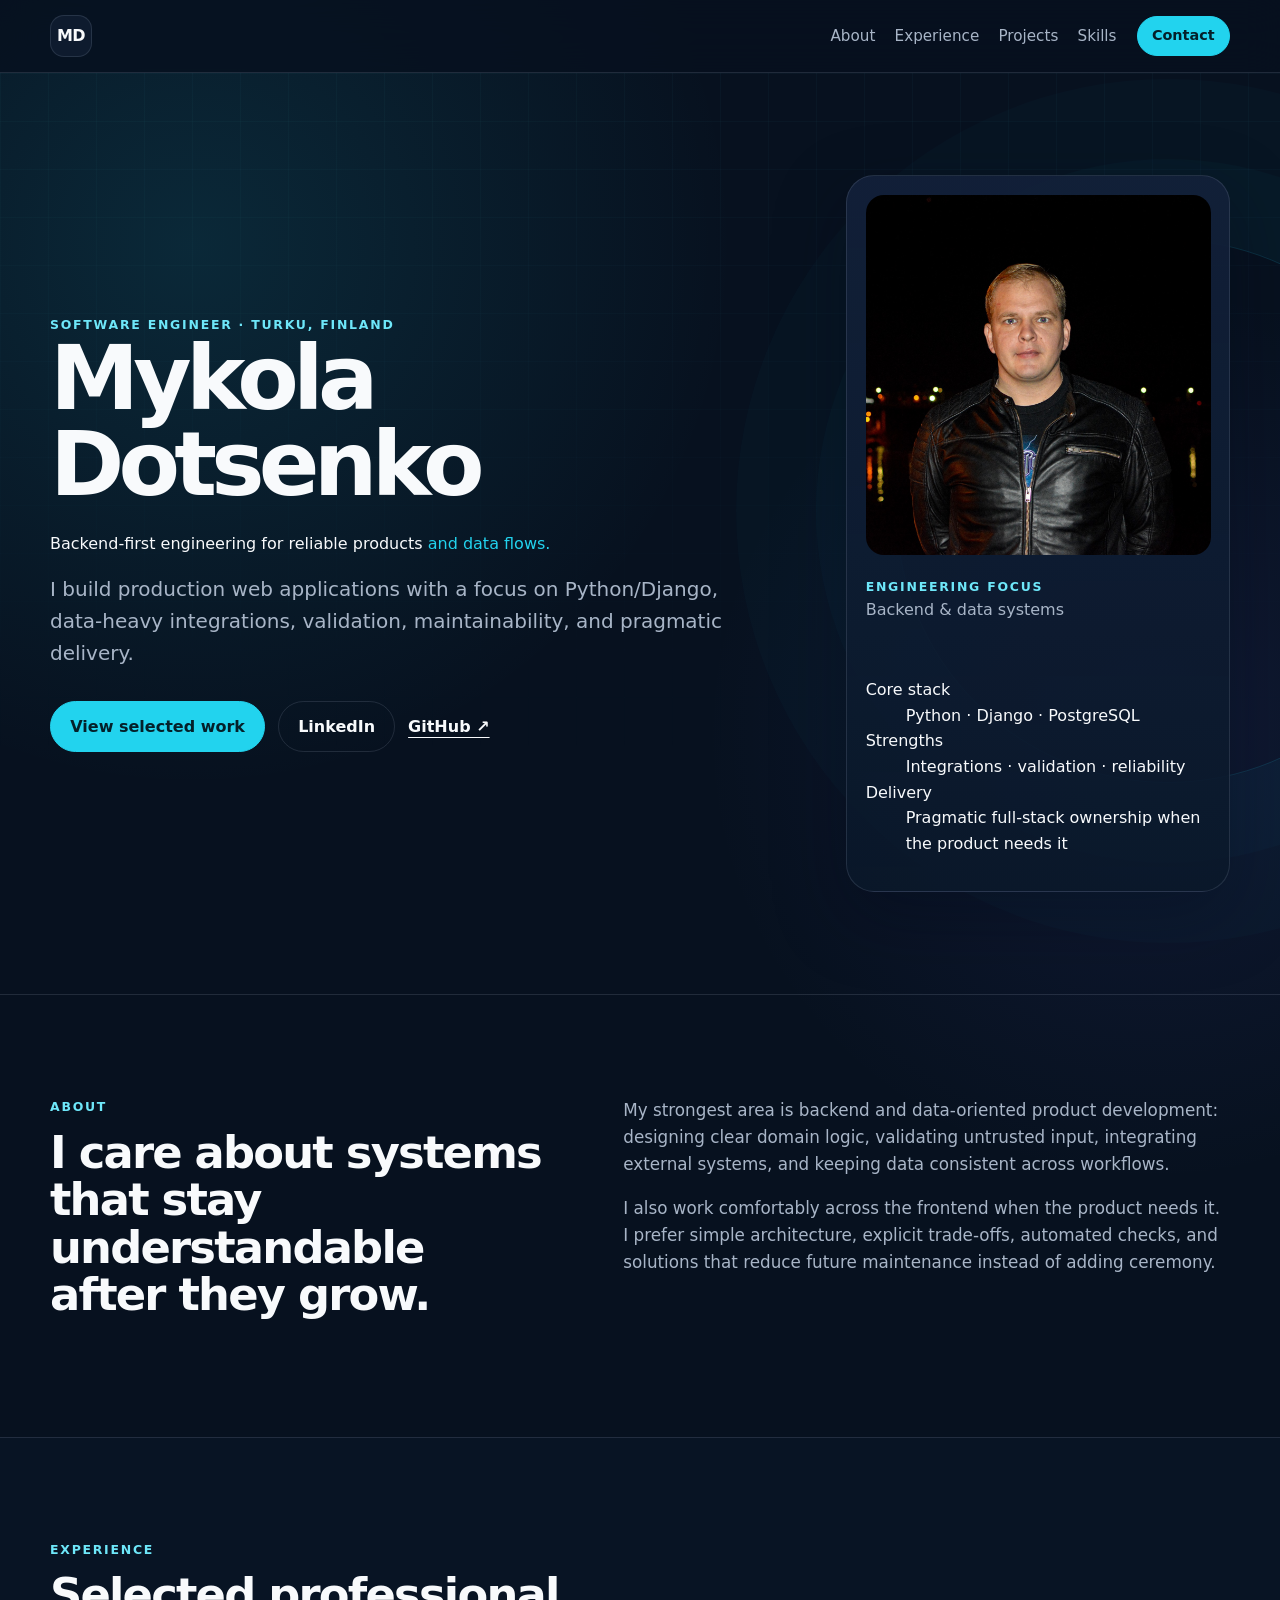
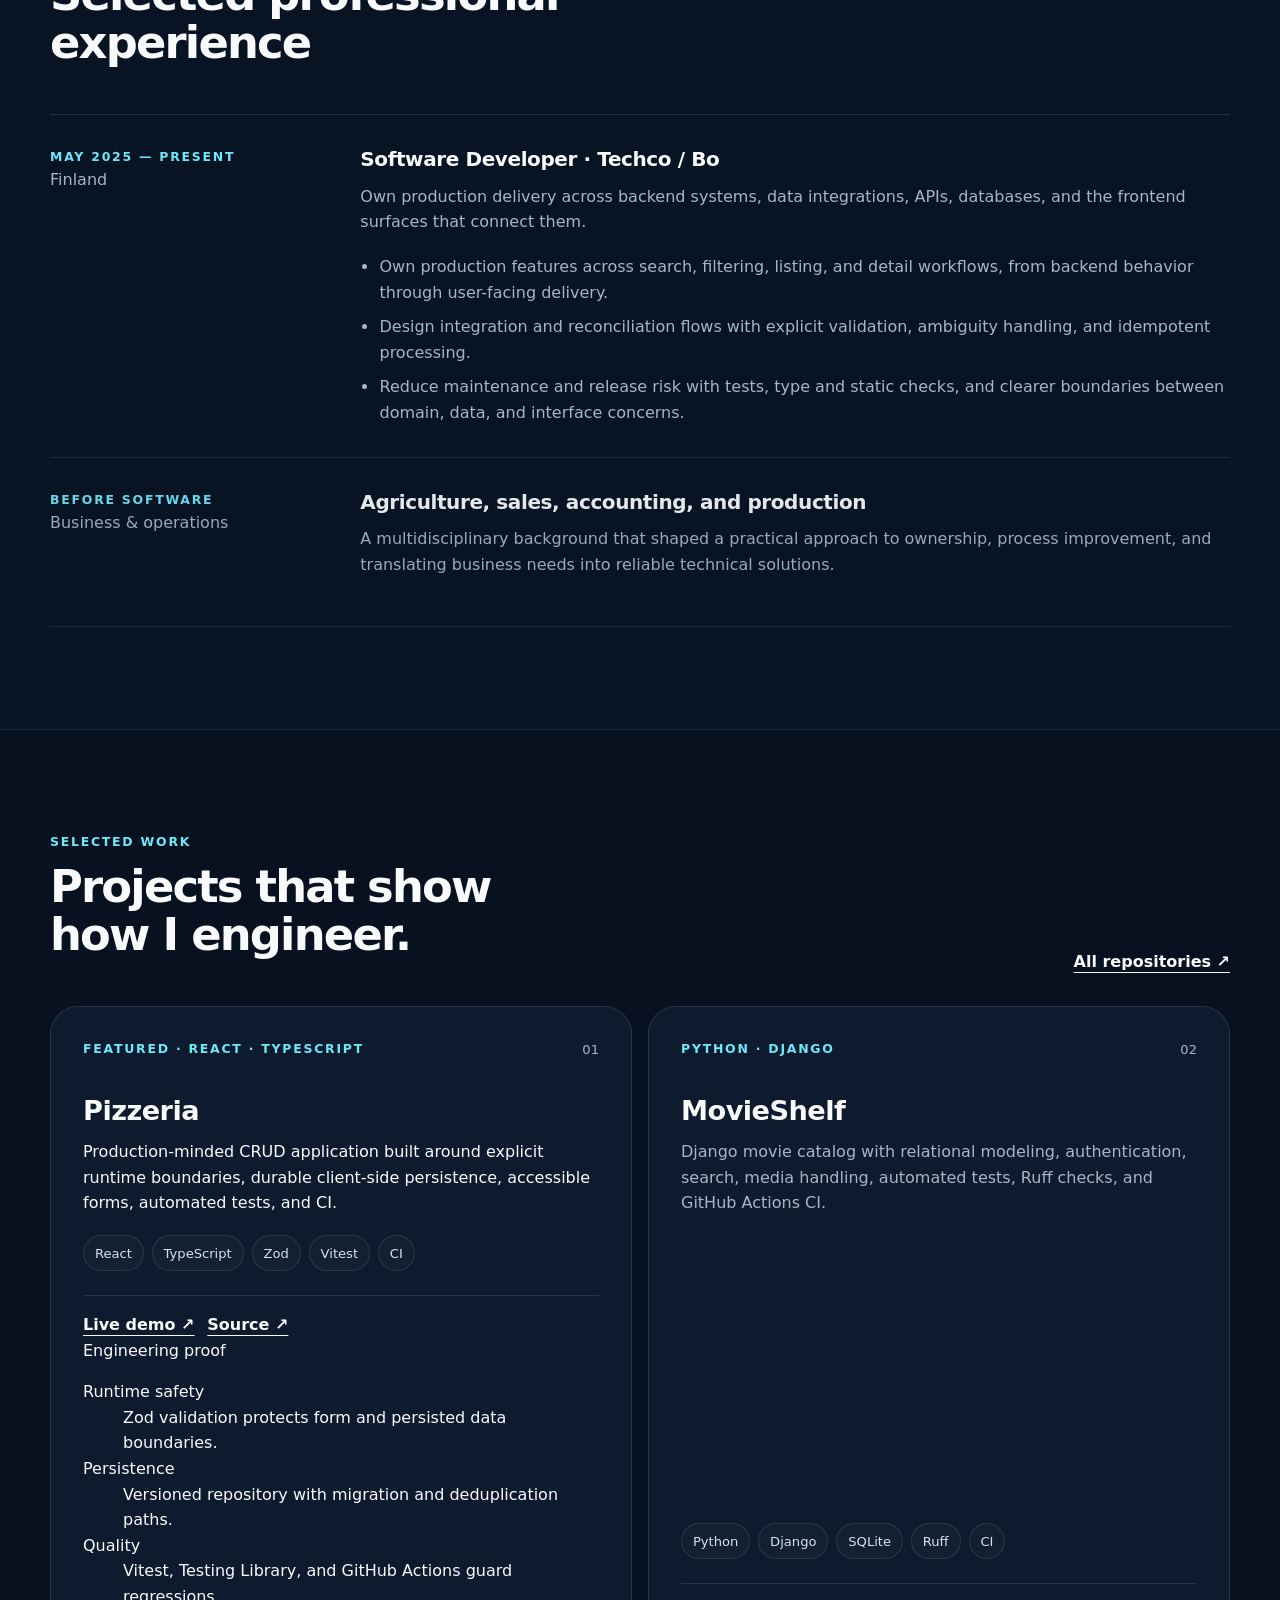
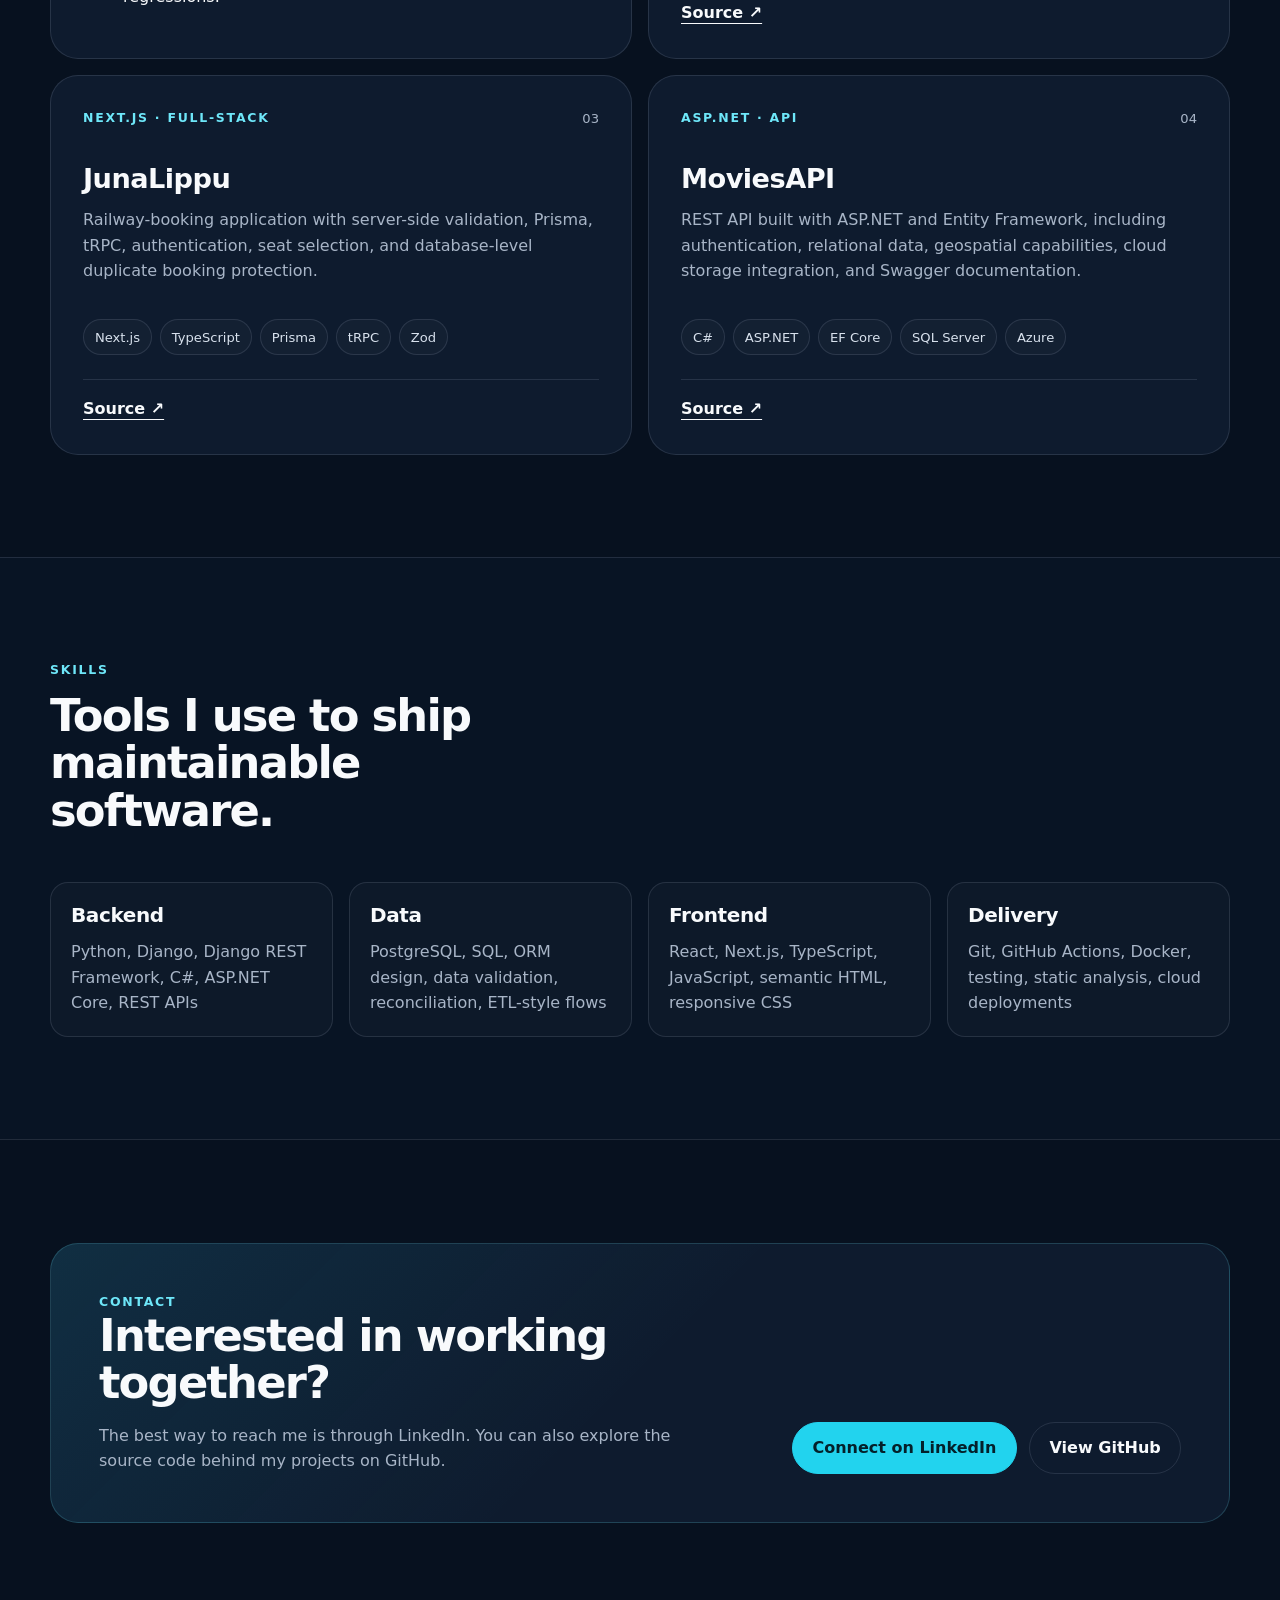
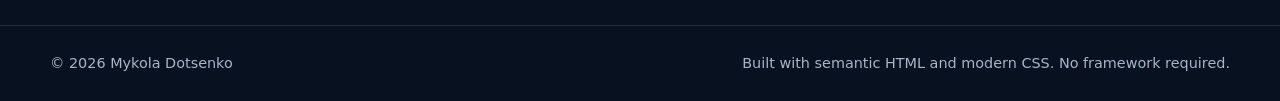
==== commit 965289f9: "Refine recruiter-first information hierarchy" ====
--- a/index.html
+++ b/index.html
@@ -1,42 +1,45 @@
-<!doctype html>
+<!DOCTYPE html>
 <html lang="en">
   <head>
-    <meta charset="UTF-8" />
-    <meta name="viewport" content="width=device-width, initial-scale=1" />
+    <meta charset="UTF-8">
+    <meta name="viewport" content="width=device-width, initial-scale=1">
 
     <title>Mykola Dotsenko — Software Engineer</title>
     <meta
       name="description"
-      content="Mykola Dotsenko — Software Engineer focused on Python/Django, backend systems, data integrations, and reliable web products."
-    />
-    <meta name="robots" content="index, follow" />
-    <meta name="theme-color" content="#07111f" />
-    <link rel="canonical" href="https://mykoladotsenko.github.io/CV-test/" />
-
-    <meta property="og:type" content="website" />
-    <meta property="og:title" content="Mykola Dotsenko — Software Engineer" />
+      content="Mykola Dotsenko — Software Engineer focused on Python/Django, backend systems, data integrations, and reliable web products.">
+    <meta name="robots" content="index, follow">
+    <meta name="theme-color" content="#07111f">
+    <link rel="canonical" href="https://mykoladotsenko.github.io/developer-profile/">
+
+    <meta property="og:type" content="website">
+    <meta property="og:title" content="Mykola Dotsenko — Software Engineer">
     <meta
       property="og:description"
-      content="Backend-first software engineering for reliable products and data flows."
-    />
-    <meta property="og:url" content="https://mykoladotsenko.github.io/CV-test/" />
+      content="Backend-first software engineering for reliable products and data flows.">
+    <meta property="og:url" content="https://mykoladotsenko.github.io/developer-profile/">
+    <meta property="og:site_name" content="Mykola Dotsenko — Developer Profile">
     <meta
       property="og:image"
-      content="https://mykoladotsenko.github.io/CV-test/avatar.jpg"
-    />
-
-    <meta name="twitter:card" content="summary" />
-    <meta name="twitter:title" content="Mykola Dotsenko — Software Engineer" />
+      content="https://mykoladotsenko.github.io/developer-profile/social-preview.png">
+    <meta property="og:image:type" content="image/png">
+    <meta property="og:image:width" content="1200">
+    <meta property="og:image:height" content="630">
+    <meta
+      property="og:image:alt"
+      content="Mykola Dotsenko — Software Engineer focused on backend, data, and integrations.">
+
+    <meta name="twitter:card" content="summary_large_image">
+    <meta name="twitter:title" content="Mykola Dotsenko — Software Engineer">
     <meta
       name="twitter:description"
-      content="Backend-first software engineering for reliable products and data flows."
-    />
+      content="Backend-first software engineering for reliable products and data flows.">
     <meta
       name="twitter:image"
-      content="https://mykoladotsenko.github.io/CV-test/avatar.jpg"
-    />
-
-    <link rel="stylesheet" href="styles.css" />
+      content="https://mykoladotsenko.github.io/developer-profile/social-preview.png">
+
+    <link rel="icon" href="favicon.svg" type="image/svg+xml">
+    <link rel="stylesheet" href="styles.css">
   </head>
 
   <body>
@@ -63,10 +66,12 @@
           <div class="hero-copy">
             <p class="eyebrow">Software Engineer · Turku, Finland</p>
 
-            <h1>
+            <h1>Mykola Dotsenko</h1>
+
+            <p class="hero-statement">
               Backend-first engineering for reliable products
               <span class="accent-text">and data flows.</span>
-            </h1>
+            </p>
 
             <p class="lede">
               I build production web applications with a focus on Python/Django,
@@ -92,21 +97,6 @@
                 GitHub ↗
               </a>
             </div>
-
-            <ul class="quick-facts" aria-label="Professional highlights">
-              <li>
-                <strong>2+ years</strong>
-                <span>production software development</span>
-              </li>
-              <li>
-                <strong>Backend & data</strong>
-                <span>integrations, validation, reliability</span>
-              </li>
-              <li>
-                <strong>Full-stack</strong>
-                <span>Python, Django, React, Next.js, TypeScript</span>
-              </li>
-            </ul>
           </div>
 
           <aside class="profile-card" aria-label="Profile summary">
@@ -115,26 +105,27 @@
               src="avatar.jpg"
               alt="Portrait of Mykola Dotsenko"
               width="360"
-              height="360"
-            />
-
-            <div>
-              <p class="profile-label">Current focus</p>
-              <h2>Software Engineer</h2>
-              <p>
-                Backend systems, data consistency, CRM and API integrations,
-                production reliability, and maintainable web architecture.
-              </p>
-            </div>
-
-            <div class="tag-list" role="group" aria-label="Core technologies">
-              <span>Python</span>
-              <span>Django</span>
-              <span>PostgreSQL</span>
-              <span>TypeScript</span>
-              <span>React</span>
-              <span>Next.js</span>
-            </div>
+              height="360">
+
+            <div class="profile-intro">
+              <p class="profile-label">Engineering focus</p>
+              <p class="profile-title">Backend &amp; data systems</p>
+            </div>
+
+            <dl class="profile-facts">
+              <div>
+                <dt>Core stack</dt>
+                <dd>Python · Django · PostgreSQL</dd>
+              </div>
+              <div>
+                <dt>Strengths</dt>
+                <dd>Integrations · validation · reliability</dd>
+              </div>
+              <div>
+                <dt>Delivery</dt>
+                <dd>Pragmatic full-stack ownership when the product needs it</dd>
+              </div>
+            </dl>
           </aside>
         </div>
       </section>
@@ -179,25 +170,21 @@
             <div>
               <h3>Software Developer · Techco / Bo</h3>
               <p class="timeline-summary">
-                Production development across backend, data integrations, web features,
-                and reliability-focused improvements.
+                Own production delivery across backend systems, data integrations, APIs,
+                databases, and the frontend surfaces that connect them.
               </p>
               <ul class="bullet-list">
                 <li>
-                  Build and maintain search, filtering, listing, and detail flows in
-                  production web applications.
+                  Own production features across search, filtering, listing, and detail
+                  workflows, from backend behavior through user-facing delivery.
                 </li>
                 <li>
-                  Develop data-heavy integrations and validation workflows where
-                  correctness and reconciliation matter.
+                  Design integration and reconciliation flows with explicit validation,
+                  ambiguity handling, and idempotent processing.
                 </li>
                 <li>
-                  Improve maintainability through tests, type safety, static analysis,
-                  and clearer boundaries between application concerns.
-                </li>
-                <li>
-                  Work across Python/Django, APIs, databases, and modern frontend tooling
-                  when a feature spans the full stack.
+                  Reduce maintenance and release risk with tests, type and static checks,
+                  and clearer boundaries between domain, data, and interface concerns.
                 </li>
               </ul>
             </div>
@@ -206,7 +193,7 @@
           <article class="timeline-card timeline-card-secondary">
             <div class="timeline-meta">
               <p class="timeline-date">Before software</p>
-              <p>Business & operations</p>
+              <p>Business &amp; operations</p>
             </div>
 
             <div>
@@ -239,43 +226,63 @@
           </div>
 
           <div class="project-grid">
-            <article class="project-card">
-              <div class="project-card-topline">
-                <span class="project-type">React · TypeScript</span>
-                <span aria-hidden="true">01</span>
-              </div>
-              <h3>Pizzeria</h3>
-              <p>
-                Production-minded CRUD application with runtime validation, versioned
-                persistence, legacy-data migration, accessible forms, automated tests,
-                and CI.
-              </p>
-              <div class="tag-list">
-                <span>React</span>
-                <span>TypeScript</span>
-                <span>Zod</span>
-                <span>Vitest</span>
-                <span>CI</span>
-              </div>
-              <div class="project-links">
-                <a
-                  href="https://pizza-react-typescript.vercel.app"
-                  target="_blank"
-                  rel="noreferrer"
-                >
-                  Live demo ↗
-                </a>
-                <a
-                  href="https://github.com/MykolaDotsenko/Pizzeria-React-Typescript-Project"
-                  target="_blank"
-                  rel="noreferrer"
-                >
-                  Source ↗
-                </a>
-              </div>
-            </article>
-
-            <article class="project-card">
+            <article class="project-card project-card-featured">
+              <div class="featured-project-copy">
+                <div class="project-card-topline">
+                  <span class="project-type">Featured · React · TypeScript</span>
+                  <span aria-hidden="true">01</span>
+                </div>
+                <h3>Pizzeria</h3>
+                <p>
+                  Production-minded CRUD application built around explicit runtime
+                  boundaries, durable client-side persistence, accessible forms,
+                  automated tests, and CI.
+                </p>
+                <div class="tag-list">
+                  <span>React</span>
+                  <span>TypeScript</span>
+                  <span>Zod</span>
+                  <span>Vitest</span>
+                  <span>CI</span>
+                </div>
+                <div class="project-links">
+                  <a
+                    href="https://pizza-react-typescript.vercel.app"
+                    target="_blank"
+                    rel="noreferrer"
+                  >
+                    Live demo ↗
+                  </a>
+                  <a
+                    href="https://github.com/MykolaDotsenko/Pizzeria-React-Typescript-Project"
+                    target="_blank"
+                    rel="noreferrer"
+                  >
+                    Source ↗
+                  </a>
+                </div>
+              </div>
+
+              <aside class="project-proof" aria-label="Pizzeria engineering proof">
+                <p class="proof-kicker">Engineering proof</p>
+                <dl>
+                  <div>
+                    <dt>Runtime safety</dt>
+                    <dd>Zod validation protects form and persisted data boundaries.</dd>
+                  </div>
+                  <div>
+                    <dt>Persistence</dt>
+                    <dd>Versioned repository with migration and deduplication paths.</dd>
+                  </div>
+                  <div>
+                    <dt>Quality</dt>
+                    <dd>Vitest, Testing Library, and GitHub Actions guard regressions.</dd>
+                  </div>
+                </dl>
+              </aside>
+            </article>
+
+            <article class="project-card project-card-compact">
               <div class="project-card-topline">
                 <span class="project-type">Python · Django</span>
                 <span aria-hidden="true">02</span>
@@ -303,7 +310,7 @@
               </div>
             </article>
 
-            <article class="project-card">
+            <article class="project-card project-card-compact">
               <div class="project-card-topline">
                 <span class="project-type">Next.js · Full-stack</span>
                 <span aria-hidden="true">03</span>
@@ -332,7 +339,7 @@
               </div>
             </article>
 
-            <article class="project-card">
+            <article class="project-card project-card-compact">
               <div class="project-card-topline">
                 <span class="project-type">ASP.NET · API</span>
                 <span aria-hidden="true">04</span>
--- a/styles.css
+++ b/styles.css
@@ -6,15 +6,12 @@
   color-scheme: dark;
 
   --color-bg: #07111f;
-  --color-bg-muted: #091626;
   --color-surface: rgba(17, 31, 52, 0.78);
-  --color-surface-strong: #122039;
   --color-text: #f8fafc;
   --color-text-muted: #a8b5c7;
   --color-border: rgba(148, 163, 184, 0.18);
   --color-accent: #6ee7f9;
   --color-accent-strong: #22d3ee;
-  --color-accent-soft: rgba(34, 211, 238, 0.12);
 
   --content-width: 1180px;
   --radius-lg: 28px;
@@ -650,6 +647,10 @@
     flex: 0 0 auto;
   }
 
+  .section {
+    scroll-margin-top: 8rem;
+  }
+
   .hero {
     padding-top: 3.5rem;
   }
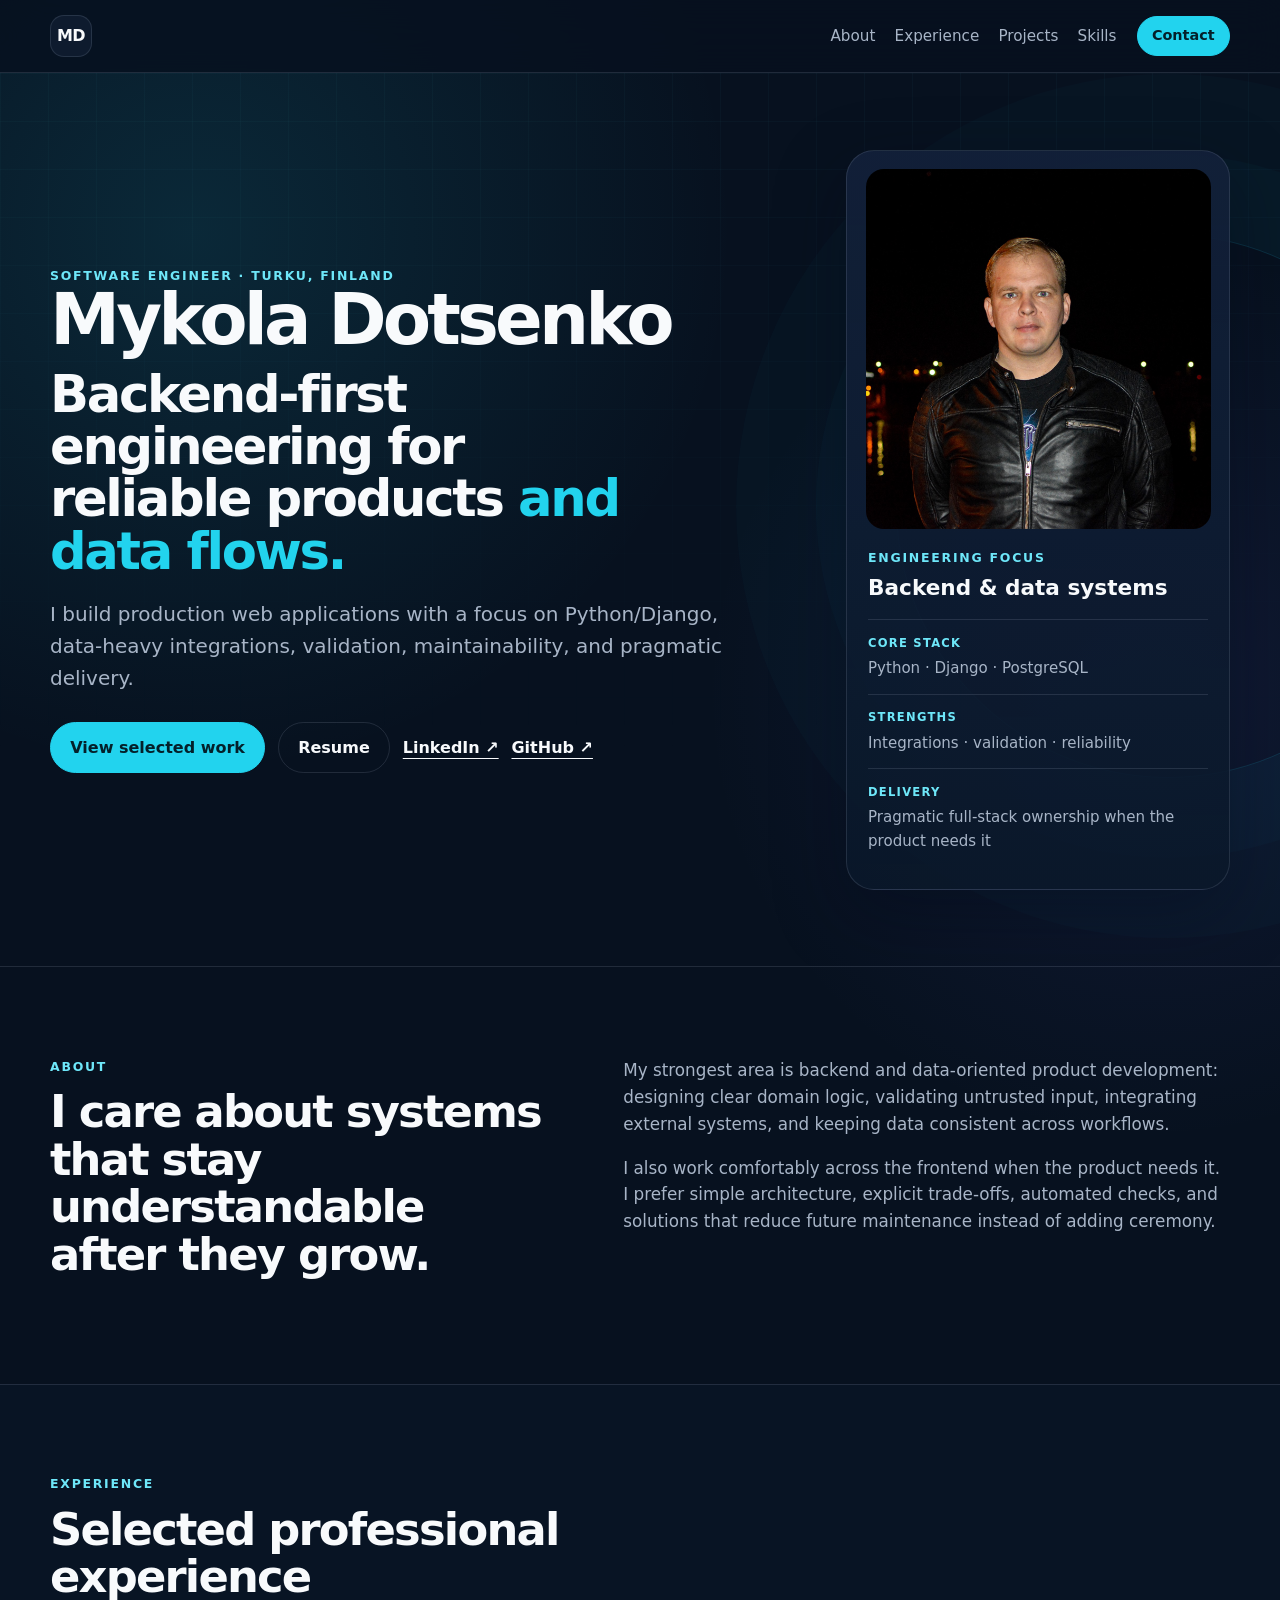
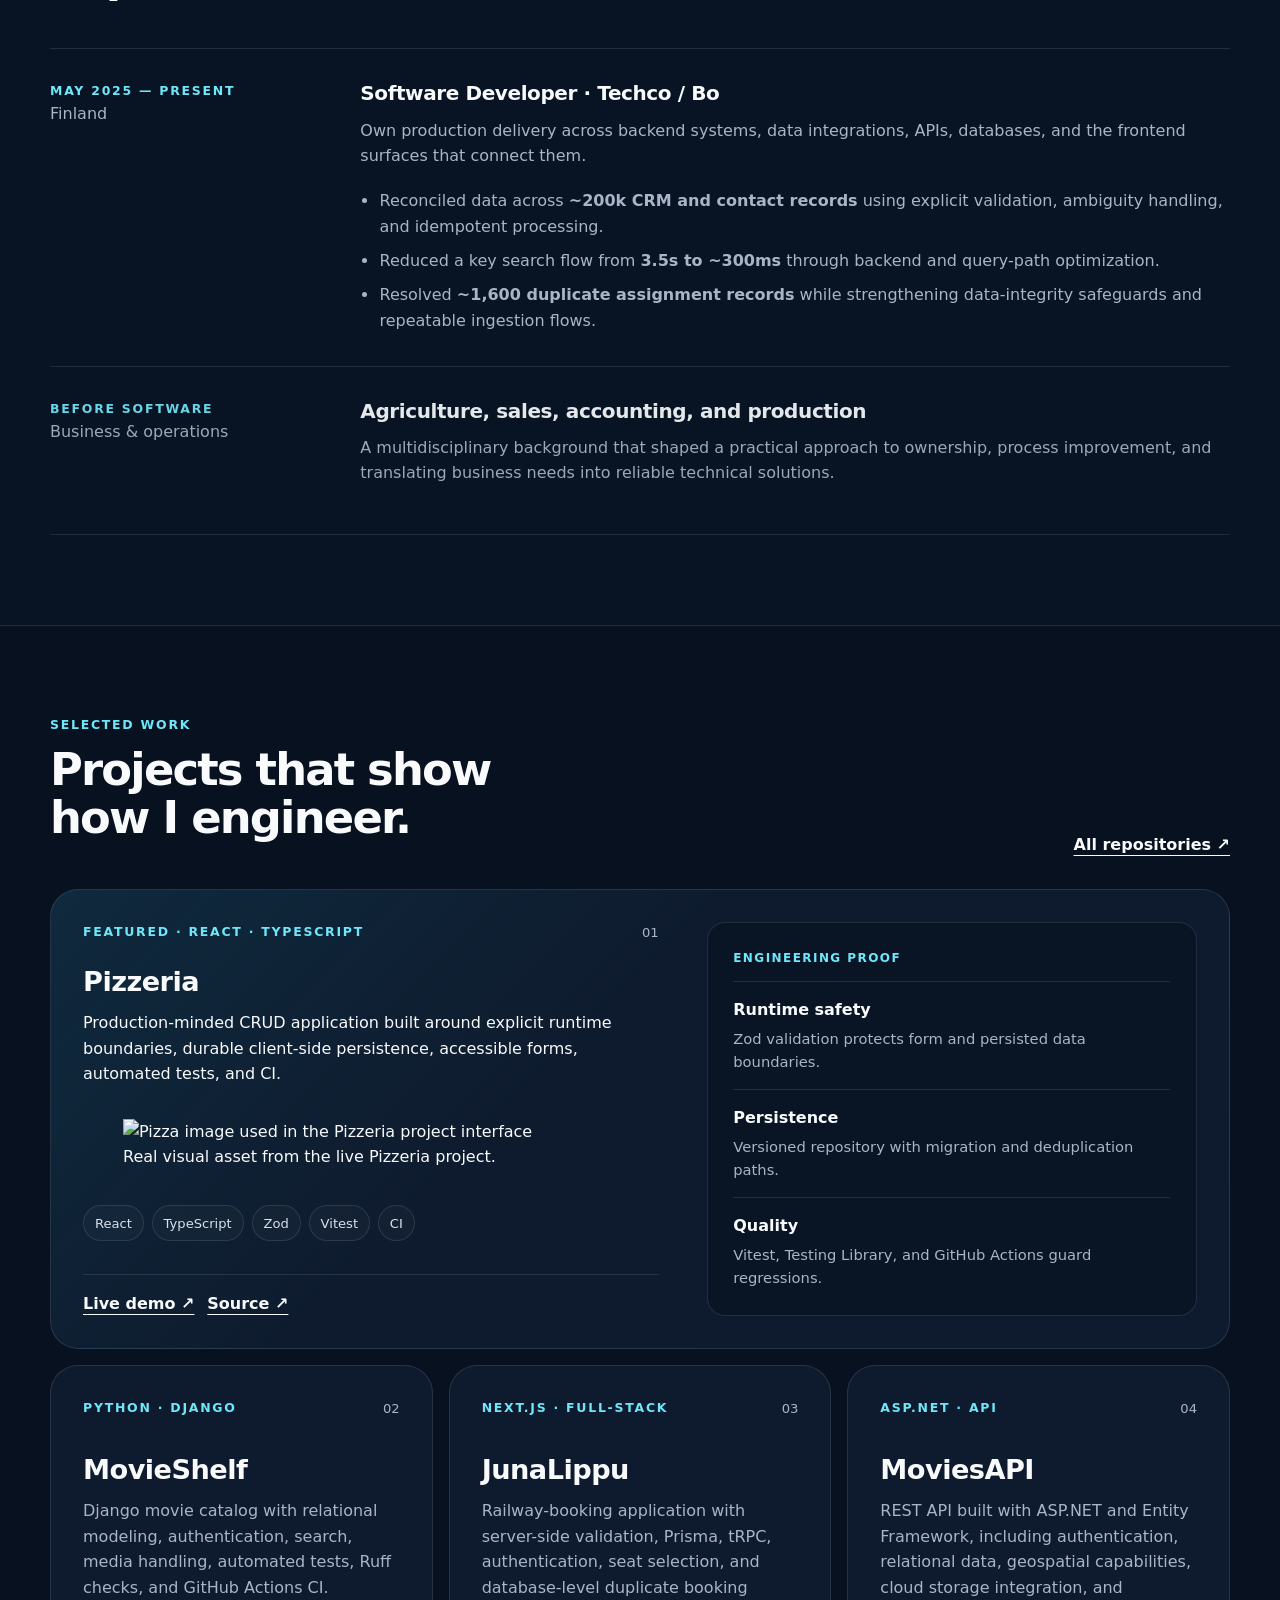
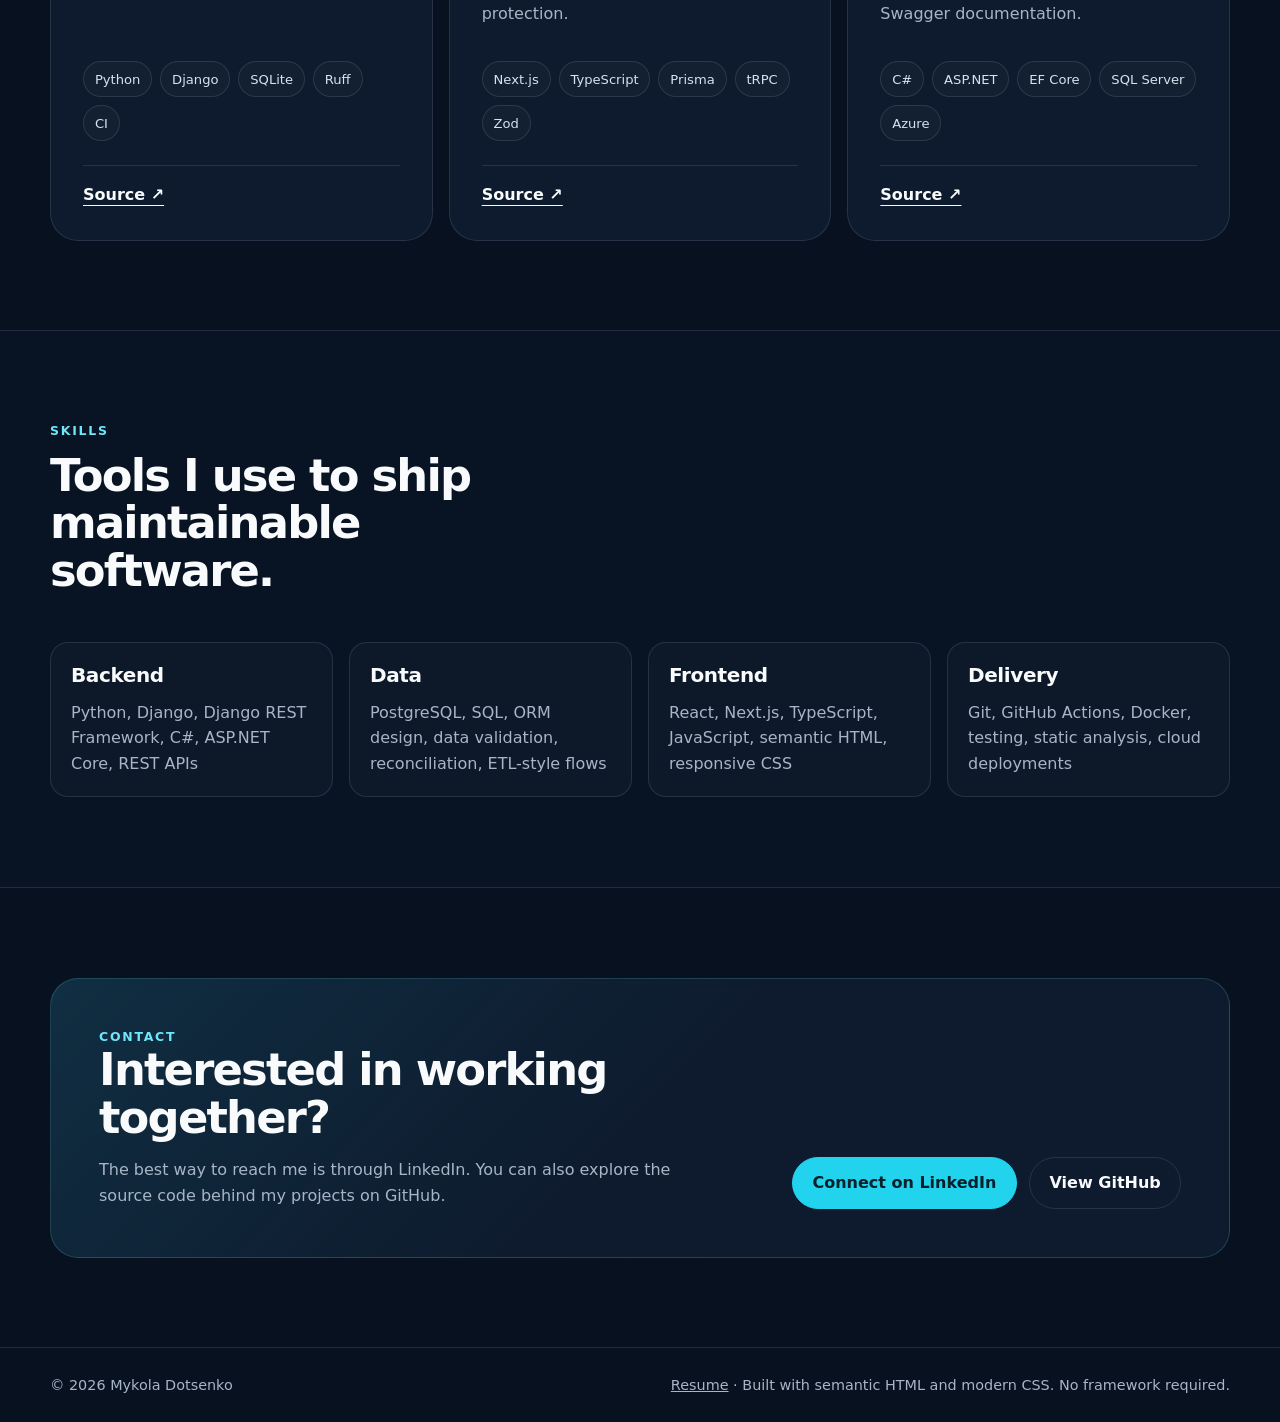
==== commit 4ec54f8d: "Add quantified recruiter evidence and resume CTA" ====
--- a/index.html
+++ b/index.html
@@ -80,13 +80,14 @@
 
             <div class="hero-actions" role="group" aria-label="Primary actions">
               <a class="button" href="#projects">View selected work</a>
+              <a class="button button-secondary" href="resume.html">Resume</a>
               <a
-                class="button button-secondary"
+                class="text-link"
                 href="https://www.linkedin.com/in/mykola-dotsenko/"
                 target="_blank"
                 rel="noreferrer"
               >
-                LinkedIn
+                LinkedIn ↗
               </a>
               <a
                 class="text-link"
@@ -173,18 +174,18 @@
                 Own production delivery across backend systems, data integrations, APIs,
                 databases, and the frontend surfaces that connect them.
               </p>
-              <ul class="bullet-list">
+              <ul class="bullet-list impact-list">
                 <li>
-                  Own production features across search, filtering, listing, and detail
-                  workflows, from backend behavior through user-facing delivery.
+                  Reconciled data across <strong>~200k CRM and contact records</strong>
+                  using explicit validation, ambiguity handling, and idempotent processing.
                 </li>
                 <li>
-                  Design integration and reconciliation flows with explicit validation,
-                  ambiguity handling, and idempotent processing.
+                  Reduced a key search flow from <strong>3.5s to ~300ms</strong> through
+                  backend and query-path optimization.
                 </li>
                 <li>
-                  Reduce maintenance and release risk with tests, type and static checks,
-                  and clearer boundaries between domain, data, and interface concerns.
+                  Resolved <strong>~1,600 duplicate assignment records</strong> while
+                  strengthening data-integrity safeguards and repeatable ingestion flows.
                 </li>
               </ul>
             </div>
@@ -238,6 +239,14 @@
                   boundaries, durable client-side persistence, accessible forms,
                   automated tests, and CI.
                 </p>
+
+                <figure class="project-visual">
+                  <img
+                    src="pizzeria-preview.jpg"
+                    alt="Pizza image used in the Pizzeria project interface">
+                  <figcaption>Real visual asset from the live Pizzeria project.</figcaption>
+                </figure>
+
                 <div class="tag-list">
                   <span>React</span>
                   <span>TypeScript</span>
@@ -437,7 +446,10 @@
     <footer class="site-footer">
       <div class="container footer-shell">
         <p>© 2026 Mykola Dotsenko</p>
-        <p>Built with semantic HTML and modern CSS. No framework required.</p>
+        <p>
+          <a class="footer-link" href="resume.html">Resume</a>
+          · Built with semantic HTML and modern CSS. No framework required.
+        </p>
       </div>
     </footer>
   </body>
--- a/styles.css
+++ b/styles.css
@@ -105,11 +105,10 @@
 }
 
 h1 {
-  max-width: 14ch;
-  margin-bottom: 1.5rem;
-  font-size: clamp(3rem, 7vw, 6.2rem);
-  line-height: 0.96;
-  letter-spacing: -0.065em;
+  margin-bottom: 0.8rem;
+  font-size: clamp(3rem, 5.5vw, 5rem);
+  line-height: 0.98;
+  letter-spacing: -0.055em;
 }
 
 h2 {
@@ -143,9 +142,18 @@
   text-transform: uppercase;
 }
 
+.hero-statement {
+  max-width: 17ch;
+  margin: 0 0 1.35rem;
+  font-size: clamp(2rem, 4vw, 3.7rem);
+  font-weight: 800;
+  line-height: 1.02;
+  letter-spacing: -0.045em;
+}
+
 .lede {
   max-width: 62ch;
-  margin-bottom: 2rem;
+  margin-bottom: 1.7rem;
   color: var(--color-text-muted);
   font-size: clamp(1.05rem, 1.6vw, 1.25rem);
 }
@@ -266,6 +274,11 @@
   text-underline-offset: 0.3em;
 }
 
+.text-link:hover,
+.project-links a:hover {
+  color: var(--color-accent);
+}
+
 
 /* ==========================================================================
    Hero
@@ -275,7 +288,7 @@
   position: relative;
   isolation: isolate;
   overflow: hidden;
-  padding: clamp(4rem, 8vw, 7.5rem) 0 clamp(4rem, 8vw, 7rem);
+  padding: clamp(3.5rem, 6vw, 5.75rem) 0 clamp(3.5rem, 6vw, 5.25rem);
 }
 
 .hero::before {
@@ -313,41 +326,9 @@
   align-items: center;
 }
 
-.quick-facts {
-  display: grid;
-  grid-template-columns: repeat(3, minmax(0, 1fr));
-  gap: 0.75rem;
-  margin: 2.2rem 0 0;
-  padding: 0;
-  list-style: none;
-}
-
-.quick-facts li {
-  min-height: 96px;
-  border: 1px solid var(--color-border);
-  border-radius: var(--radius-md);
-  background: rgba(15, 30, 50, 0.54);
-  padding: 0.9rem 1rem;
-}
-
-.quick-facts strong,
-.quick-facts span {
-  display: block;
-}
-
-.quick-facts strong {
-  margin-bottom: 0.2rem;
-  font-size: 0.96rem;
-}
-
-.quick-facts span {
-  color: var(--color-text-muted);
-  font-size: 0.86rem;
-}
-
 .profile-card {
   display: grid;
-  gap: 1.4rem;
+  gap: 1.15rem;
   border: 1px solid var(--color-border);
   border-radius: var(--radius-lg);
   background: linear-gradient(180deg, rgba(18, 32, 57, 0.96), rgba(10, 24, 42, 0.9));
@@ -355,8 +336,41 @@
   box-shadow: var(--shadow-lg);
 }
 
-.profile-card p:not(.profile-label) {
-  color: var(--color-text-muted);
+.profile-intro {
+  padding-inline: 0.15rem;
+}
+
+.profile-title {
+  margin: 0.45rem 0 0;
+  font-size: 1.35rem;
+  font-weight: 800;
+  line-height: 1.2;
+}
+
+.profile-facts {
+  margin: 0;
+  padding: 0 0.15rem 0.2rem;
+}
+
+.profile-facts div {
+  display: grid;
+  gap: 0.25rem;
+  border-top: 1px solid var(--color-border);
+  padding: 0.85rem 0;
+}
+
+.profile-facts dt {
+  color: var(--color-accent);
+  font-size: 0.72rem;
+  font-weight: 800;
+  letter-spacing: 0.11em;
+  text-transform: uppercase;
+}
+
+.profile-facts dd {
+  margin: 0;
+  color: var(--color-text-muted);
+  font-size: 0.94rem;
 }
 
 .avatar {
@@ -388,7 +402,7 @@
    ========================================================================== */
 
 .section {
-  padding: clamp(4.5rem, 8vw, 7rem) 0;
+  padding: clamp(4rem, 7vw, 6rem) 0;
   border-top: 1px solid var(--color-border);
   scroll-margin-top: 6rem;
 }
@@ -466,13 +480,13 @@
 
 .project-grid {
   display: grid;
-  grid-template-columns: repeat(2, minmax(0, 1fr));
+  grid-template-columns: repeat(3, minmax(0, 1fr));
   gap: 1rem;
 }
 
 .project-card {
   display: flex;
-  min-height: 350px;
+  min-height: 340px;
   flex-direction: column;
   border: 1px solid var(--color-border);
   border-radius: var(--radius-lg);
@@ -484,7 +498,8 @@
     background-color 180ms ease;
 }
 
-.project-card:hover {
+.project-card:hover,
+.project-card:focus-within {
   transform: translateY(-4px);
   border-color: rgba(110, 231, 249, 0.34);
   background: rgba(19, 35, 58, 0.96);
@@ -509,6 +524,72 @@
 
 .project-card .tag-list {
   margin: 1.2rem 0 1.5rem;
+}
+
+.project-card-featured {
+  grid-column: 1 / -1;
+  display: grid;
+  min-height: 0;
+  grid-template-columns: minmax(0, 1.08fr) minmax(300px, 0.92fr);
+  gap: clamp(1.5rem, 4vw, 3rem);
+  background:
+    linear-gradient(135deg, rgba(34, 211, 238, 0.08), transparent 42%),
+    var(--color-surface);
+}
+
+.featured-project-copy {
+  display: flex;
+  min-width: 0;
+  flex-direction: column;
+}
+
+.project-card-featured .project-card-topline {
+  margin-bottom: 1.35rem;
+}
+
+.project-card-featured .project-links {
+  margin-top: auto;
+}
+
+.project-proof {
+  align-self: stretch;
+  border: 1px solid var(--color-border);
+  border-radius: var(--radius-md);
+  background: rgba(7, 17, 31, 0.54);
+  padding: clamp(1.2rem, 3vw, 1.6rem);
+}
+
+.proof-kicker {
+  margin-bottom: 0.8rem;
+  color: var(--color-accent);
+  font-size: 0.75rem;
+  font-weight: 800;
+  letter-spacing: 0.12em;
+  text-transform: uppercase;
+}
+
+.project-proof dl {
+  margin: 0;
+}
+
+.project-proof dl div {
+  border-top: 1px solid var(--color-border);
+  padding: 0.95rem 0;
+}
+
+.project-proof dl div:last-child {
+  padding-bottom: 0;
+}
+
+.project-proof dt {
+  margin-bottom: 0.25rem;
+  font-weight: 800;
+}
+
+.project-proof dd {
+  margin: 0;
+  color: var(--color-text-muted);
+  font-size: 0.92rem;
 }
 
 .project-links {
@@ -593,10 +674,12 @@
 @media (max-width: 900px) {
   .hero-grid,
   .section-grid,
-  .contact-card {
+  .contact-card,
+  .project-card-featured {
     grid-template-columns: 1fr;
   }
 
+  .project-grid,
   .skill-grid {
     grid-template-columns: repeat(2, minmax(0, 1fr));
   }
@@ -660,7 +743,6 @@
     right: -18rem;
   }
 
-  .quick-facts,
   .project-grid,
   .skill-grid {
     grid-template-columns: 1fr;
@@ -682,7 +764,11 @@
   }
 
   h1 {
-    font-size: clamp(3rem, 15vw, 4.6rem);
+    font-size: clamp(2.8rem, 14vw, 4rem);
+  }
+
+  .hero-statement {
+    font-size: clamp(2.05rem, 10vw, 3.15rem);
   }
 }
 
@@ -702,4 +788,10 @@
     scroll-behavior: auto !important;
     transition-duration: 0.01ms !important;
   }
-}
+
+  .button:hover,
+  .project-card:hover,
+  .project-card:focus-within {
+    transform: none;
+  }
+}
